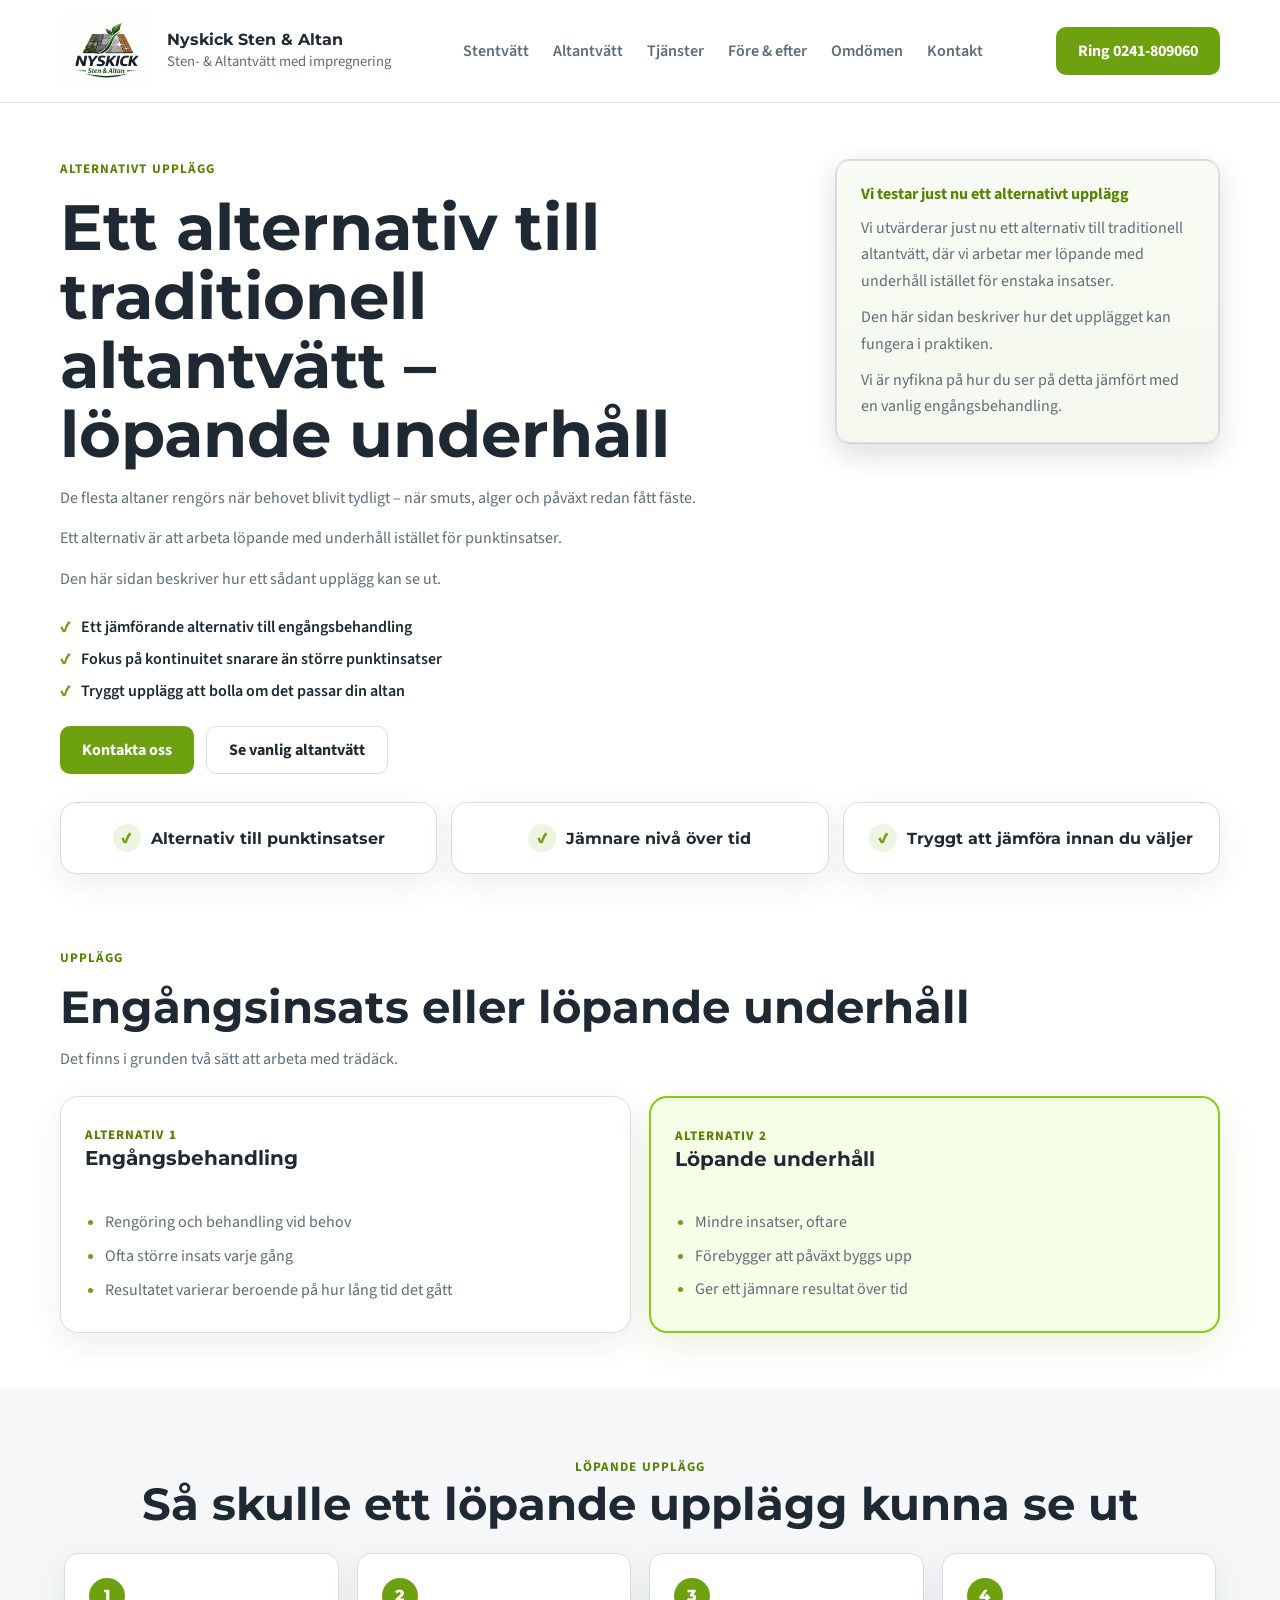
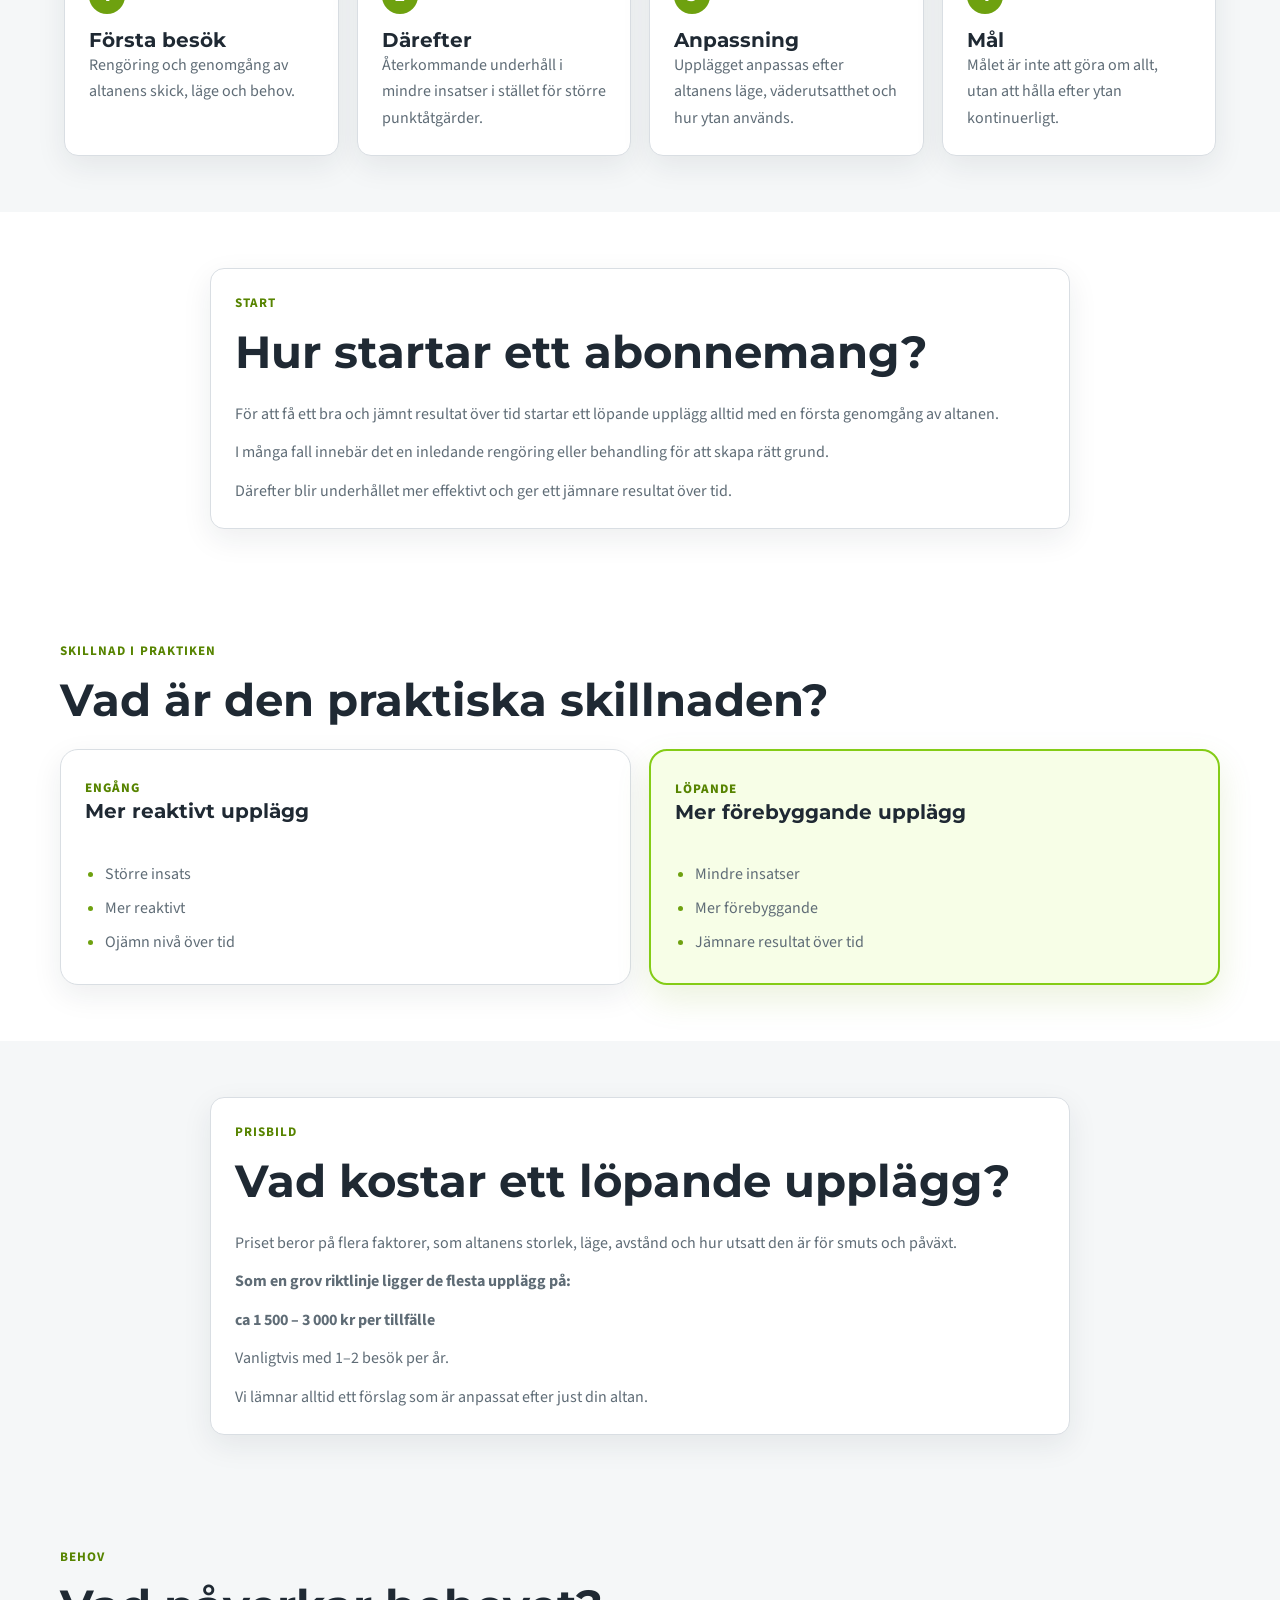
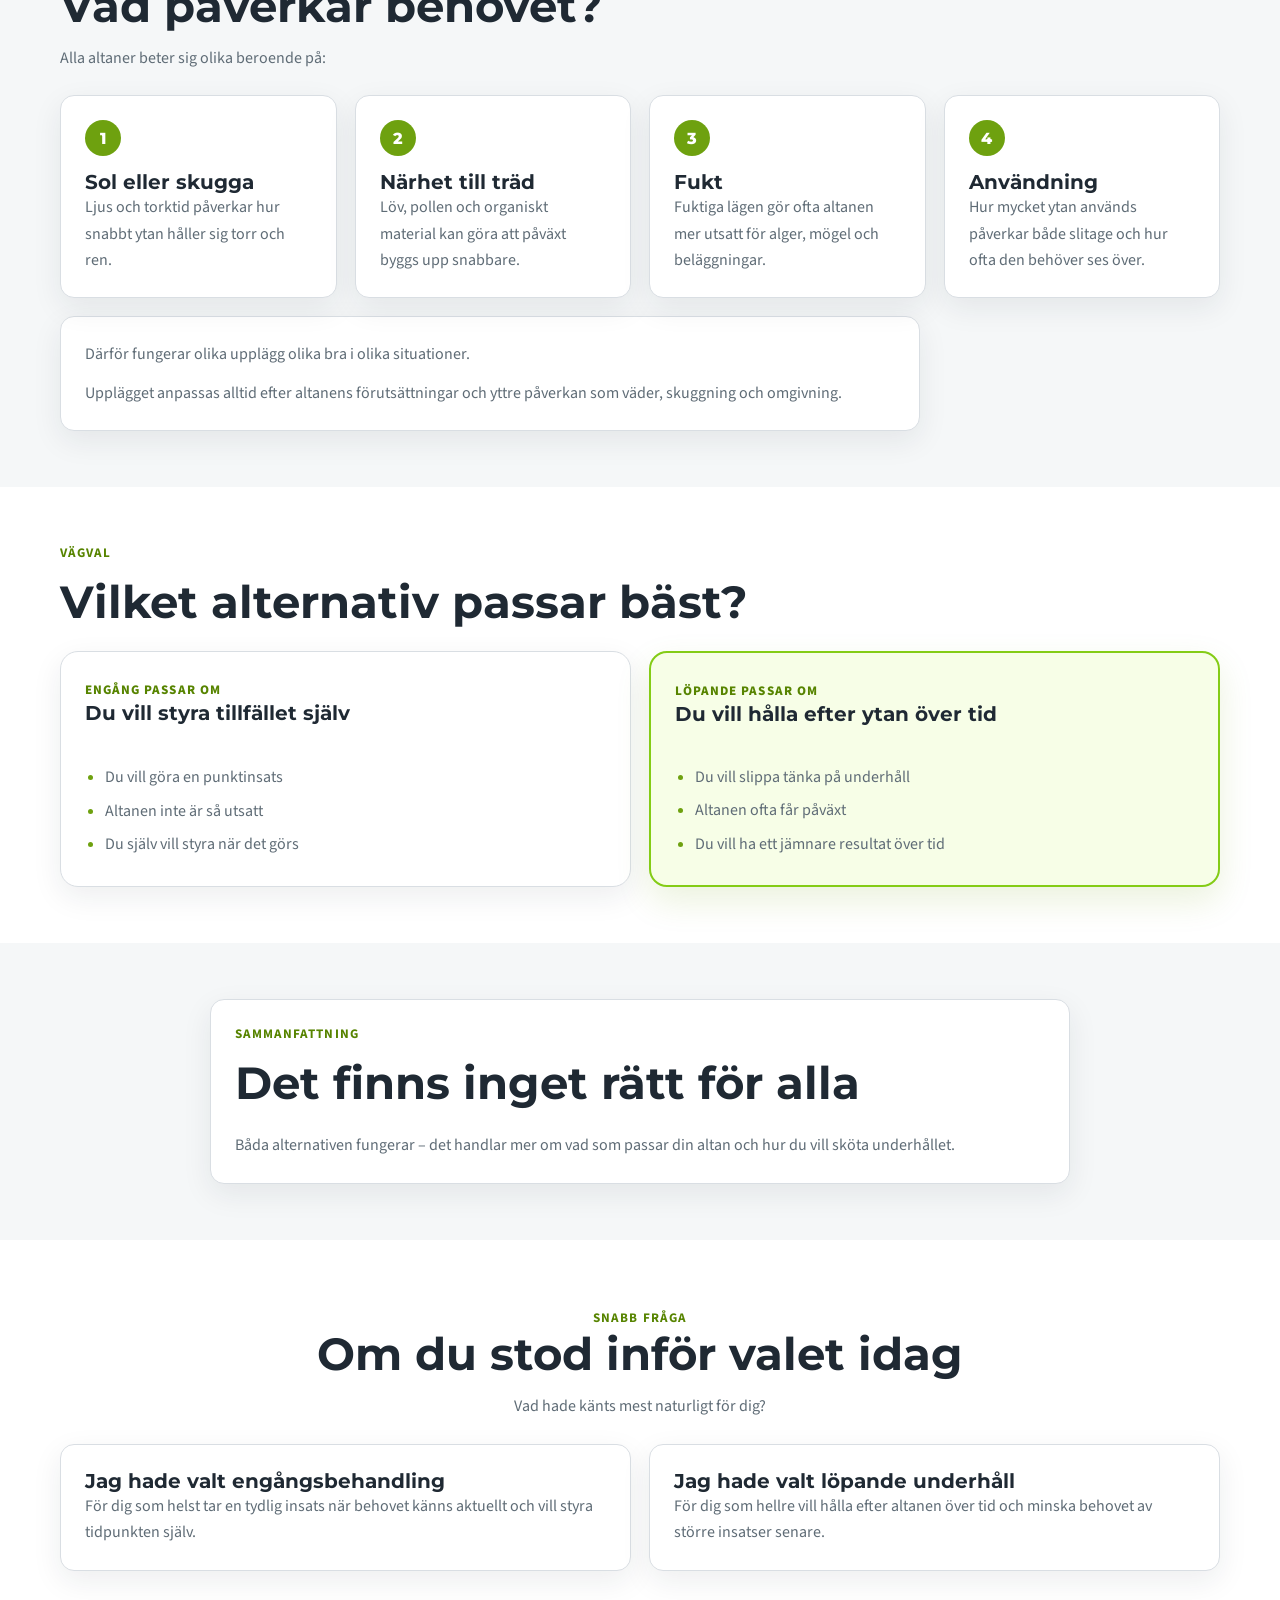
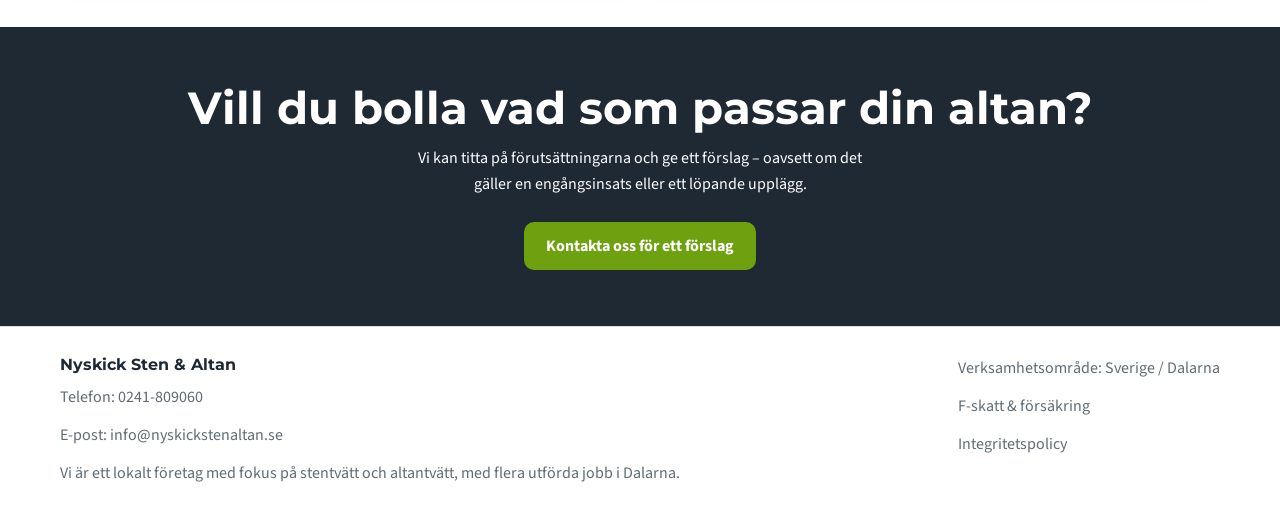
==== altan-underhall/index.html @ 26f8543c "Add hidden deck maintenance test page" ====
<!DOCTYPE html>
<html lang="sv">
  <head>
    <meta charset="UTF-8" />
    <meta name="viewport" content="width=device-width, initial-scale=1.0" />
    <title>Löpande underhåll av trädäck | Nyskick Sten &amp; Altan</title>
    <meta
      name="description"
      content="Alternativ testsida för löpande underhåll av trädäck jämfört med traditionell engångsbehandling."
    />
    <meta name="robots" content="noindex, nofollow" />
    <link rel="canonical" href="https://nyskickstenaltan.se/altan-underhall/" />
    <meta property="og:locale" content="sv_SE" />
    <meta property="og:type" content="website" />
    <meta property="og:site_name" content="Nyskick Sten &amp; Altan" />
    <meta property="og:title" content="Löpande underhåll av trädäck | Nyskick Sten &amp; Altan" />
    <meta
      property="og:description"
      content="En alternativ undersida för att beskriva löpande underhåll av trädäck som komplement till traditionell altantvätt."
    />
    <meta property="og:url" content="https://nyskickstenaltan.se/altan-underhall/" />
    <meta property="og:image" content="https://nyskickstenaltan.se/altantvatt-falun-efter.jpg" />
    <meta name="twitter:card" content="summary_large_image" />
    <meta name="twitter:title" content="Löpande underhåll av trädäck | Nyskick Sten &amp; Altan" />
    <meta
      name="twitter:description"
      content="En alternativ undersida för att beskriva löpande underhåll av trädäck som komplement till traditionell altantvätt."
    />
    <meta name="twitter:image" content="https://nyskickstenaltan.se/altantvatt-falun-efter.jpg" />
    <link rel="icon" href="/favicon-v2.ico" type="image/x-icon" />
    <link rel="shortcut icon" href="/favicon-v2.ico" type="image/x-icon" />
    <link rel="preconnect" href="https://fonts.googleapis.com" />
    <link rel="preconnect" href="https://fonts.gstatic.com" crossorigin />
    <link
      href="https://fonts.googleapis.com/css2?family=Montserrat:wght@500;700;800&amp;family=Source+Sans+3:wght@400;600;700&amp;display=swap"
      rel="stylesheet"
    />
    <link rel="stylesheet" href="../styles.css" />
  </head>
  <body>
    <header class="site-header">
      <div class="container header-inner">
        <a class="brand" href="../index.html" aria-label="Nyskick Sten &amp; Altan startsida">
          <img class="brand-logo" src="../nyskick-logo.jpeg" alt="Nyskick Sten &amp; Altan" />
          <div class="brand-copy">
            <strong>Nyskick Sten &amp; Altan</strong>
            <span>Sten- &amp; Altantvätt med impregnering</span>
          </div>
        </a>
        <button
          class="nav-toggle"
          type="button"
          aria-expanded="false"
          aria-controls="site-nav"
          aria-label="Öppna meny"
        >
          Meny
        </button>
        <nav class="site-nav" id="site-nav" aria-label="Huvudnavigering">
          <a href="/stentvatt/">Stentvätt</a>
          <a href="/altantvatt/">Altantvätt</a>
          <a href="../index.html#tjanster">Tjänster</a>
          <a href="../index.html#fore-efter">Före &amp; efter</a>
          <a href="../index.html#omdomen">Omdömen</a>
          <a href="../index.html#offert-form">Kontakt</a>
        </nav>
        <a class="header-call" href="tel:0241809060">Ring 0241-809060</a>
      </div>
    </header>

    <main>
      <section class="hero">
        <div class="container hero-grid">
          <div class="hero-copy">
            <p class="eyebrow">Alternativt upplägg</p>
            <h1>Ett alternativ till traditionell altantvätt – löpande underhåll</h1>
            <p>
              De flesta altaner rengörs när behovet blivit tydligt – när smuts, alger och påväxt
              redan fått fäste.
            </p>
            <p>
              Ett alternativ är att arbeta löpande med underhåll istället för punktinsatser.
            </p>
            <p>Den här sidan beskriver hur ett sådant upplägg kan se ut.</p>
            <ul class="hero-points">
              <li>Ett jämförande alternativ till engångsbehandling</li>
              <li>Fokus på kontinuitet snarare än större punktinsatser</li>
              <li>Tryggt upplägg att bolla om det passar din altan</li>
            </ul>
            <div class="hero-actions">
              <a class="button button-primary" href="../index.html#offert-form">Kontakta oss</a>
              <a class="button button-secondary" href="/altantvatt/">Se vanlig altantvätt</a>
            </div>
          </div>

          <div class="hero-card">
            <div class="info-note">
              <strong>Vi testar just nu ett alternativt upplägg</strong>
              <p>
                Vi utvärderar just nu ett alternativ till traditionell altantvätt, där vi arbetar
                mer löpande med underhåll istället för enstaka insatser.
              </p>
              <p>Den här sidan beskriver hur det upplägget kan fungera i praktiken.</p>
              <p>
                Vi är nyfikna på hur du ser på detta jämfört med en vanlig engångsbehandling.
              </p>
            </div>
          </div>
        </div>
      </section>

      <section class="trust-bar">
        <div class="container trust-items trust-items-wide">
          <div class="trust-item"><strong>Alternativ till punktinsatser</strong></div>
          <div class="trust-item"><strong>Jämnare nivå över tid</strong></div>
          <div class="trust-item"><strong>Tryggt att jämföra innan du väljer</strong></div>
        </div>
      </section>

      <section class="section">
        <div class="container">
          <div class="section-heading">
            <p class="eyebrow">Upplägg</p>
            <h2>Engångsinsats eller löpande underhåll</h2>
            <p>Det finns i grunden två sätt att arbeta med trädäck.</p>
          </div>
          <div class="option-grid">
            <article class="package-card">
              <div class="package-head">
                <p class="package-kicker">Alternativ 1</p>
                <h3>Engångsbehandling</h3>
              </div>
              <ul class="package-list">
                <li>Rengöring och behandling vid behov</li>
                <li>Ofta större insats varje gång</li>
                <li>Resultatet varierar beroende på hur lång tid det gått</li>
              </ul>
            </article>
            <article class="package-card package-card-featured">
              <div class="package-head">
                <p class="package-kicker">Alternativ 2</p>
                <h3>Löpande underhåll</h3>
              </div>
              <ul class="package-list">
                <li>Mindre insatser, oftare</li>
                <li>Förebygger att påväxt byggs upp</li>
                <li>Ger ett jämnare resultat över tid</li>
              </ul>
            </article>
          </div>
        </div>
      </section>

      <section class="section section-gray">
        <div class="container process-container">
          <div class="section-heading section-heading-center">
            <p class="eyebrow">Löpande upplägg</p>
            <h2>Så skulle ett löpande upplägg kunna se ut</h2>
          </div>
          <div class="process-grid">
            <article class="process-card">
              <span>1</span>
              <h3>Första besök</h3>
              <p>Rengöring och genomgång av altanens skick, läge och behov.</p>
            </article>
            <article class="process-card">
              <span>2</span>
              <h3>Därefter</h3>
              <p>Återkommande underhåll i mindre insatser i stället för större punktåtgärder.</p>
            </article>
            <article class="process-card">
              <span>3</span>
              <h3>Anpassning</h3>
              <p>Upplägget anpassas efter altanens läge, väderutsatthet och hur ytan används.</p>
            </article>
            <article class="process-card">
              <span>4</span>
              <h3>Mål</h3>
              <p>Målet är inte att göra om allt, utan att hålla efter ytan kontinuerligt.</p>
            </article>
          </div>
        </div>
      </section>

      <section class="section">
        <div class="container text-block">
          <div class="section-heading">
            <p class="eyebrow">Start</p>
            <h2>Hur startar ett abonnemang?</h2>
          </div>
          <p>
            För att få ett bra och jämnt resultat över tid startar ett löpande upplägg alltid med
            en första genomgång av altanen.
          </p>
          <p>
            I många fall innebär det en inledande rengöring eller behandling för att skapa rätt
            grund.
          </p>
          <p>
            Därefter blir underhållet mer effektivt och ger ett jämnare resultat över tid.
          </p>
        </div>
      </section>

      <section class="section">
        <div class="container">
          <div class="section-heading">
            <p class="eyebrow">Skillnad i praktiken</p>
            <h2>Vad är den praktiska skillnaden?</h2>
          </div>
          <div class="option-grid">
            <article class="package-card">
              <div class="package-head">
                <p class="package-kicker">Engång</p>
                <h3>Mer reaktivt upplägg</h3>
              </div>
              <ul class="package-list">
                <li>Större insats</li>
                <li>Mer reaktivt</li>
                <li>Ojämn nivå över tid</li>
              </ul>
            </article>
            <article class="package-card package-card-featured">
              <div class="package-head">
                <p class="package-kicker">Löpande</p>
                <h3>Mer förebyggande upplägg</h3>
              </div>
              <ul class="package-list">
                <li>Mindre insatser</li>
                <li>Mer förebyggande</li>
                <li>Jämnare resultat över tid</li>
              </ul>
            </article>
          </div>
        </div>
      </section>

      <section class="section section-gray">
        <div class="container text-block">
          <div class="section-heading">
            <p class="eyebrow">Prisbild</p>
            <h2>Vad kostar ett löpande upplägg?</h2>
          </div>
          <p>
            Priset beror på flera faktorer, som altanens storlek, läge, avstånd och hur utsatt den
            är för smuts och påväxt.
          </p>
          <p><strong>Som en grov riktlinje ligger de flesta upplägg på:</strong></p>
          <p><strong>ca 1 500 – 3 000 kr per tillfälle</strong></p>
          <p>Vanligtvis med 1–2 besök per år.</p>
          <p>Vi lämnar alltid ett förslag som är anpassat efter just din altan.</p>
        </div>
      </section>

      <section class="section section-gray">
        <div class="container">
          <div class="section-heading">
            <p class="eyebrow">Behov</p>
            <h2>Vad påverkar behovet?</h2>
            <p>Alla altaner beter sig olika beroende på:</p>
          </div>
          <div class="process-grid">
            <article class="process-card">
              <span>1</span>
              <h3>Sol eller skugga</h3>
              <p>Ljus och torktid påverkar hur snabbt ytan håller sig torr och ren.</p>
            </article>
            <article class="process-card">
              <span>2</span>
              <h3>Närhet till träd</h3>
              <p>Löv, pollen och organiskt material kan göra att påväxt byggs upp snabbare.</p>
            </article>
            <article class="process-card">
              <span>3</span>
              <h3>Fukt</h3>
              <p>Fuktiga lägen gör ofta altanen mer utsatt för alger, mögel och beläggningar.</p>
            </article>
            <article class="process-card">
              <span>4</span>
              <h3>Användning</h3>
              <p>Hur mycket ytan används påverkar både slitage och hur ofta den behöver ses över.</p>
            </article>
          </div>
          <div class="text-block" style="margin-top: 18px;">
            <p>Därför fungerar olika upplägg olika bra i olika situationer.</p>
            <p>
              Upplägget anpassas alltid efter altanens förutsättningar och yttre påverkan som
              väder, skuggning och omgivning.
            </p>
          </div>
        </div>
      </section>

      <section class="section">
        <div class="container">
          <div class="section-heading">
            <p class="eyebrow">Vägval</p>
            <h2>Vilket alternativ passar bäst?</h2>
          </div>
          <div class="option-grid">
            <article class="package-card">
              <div class="package-head">
                <p class="package-kicker">Engång passar om</p>
                <h3>Du vill styra tillfället själv</h3>
              </div>
              <ul class="package-list">
                <li>Du vill göra en punktinsats</li>
                <li>Altanen inte är så utsatt</li>
                <li>Du själv vill styra när det görs</li>
              </ul>
            </article>
            <article class="package-card package-card-featured">
              <div class="package-head">
                <p class="package-kicker">Löpande passar om</p>
                <h3>Du vill hålla efter ytan över tid</h3>
              </div>
              <ul class="package-list">
                <li>Du vill slippa tänka på underhåll</li>
                <li>Altanen ofta får påväxt</li>
                <li>Du vill ha ett jämnare resultat över tid</li>
              </ul>
            </article>
          </div>
        </div>
      </section>

      <section class="section section-gray">
        <div class="container text-block">
          <div class="section-heading">
            <p class="eyebrow">Sammanfattning</p>
            <h2>Det finns inget rätt för alla</h2>
          </div>
          <p>
            Båda alternativen fungerar – det handlar mer om vad som passar din altan och hur du vill
            sköta underhållet.
          </p>
        </div>
      </section>

      <section class="section">
        <div class="container">
          <div class="section-heading section-heading-center">
            <p class="eyebrow">Snabb fråga</p>
            <h2>Om du stod inför valet idag</h2>
            <p>Vad hade känts mest naturligt för dig?</p>
          </div>
          <div class="option-grid">
            <article class="service-card">
              <h3>Jag hade valt engångsbehandling</h3>
              <p>
                För dig som helst tar en tydlig insats när behovet känns aktuellt och vill styra
                tidpunkten själv.
              </p>
            </article>
            <article class="service-card">
              <h3>Jag hade valt löpande underhåll</h3>
              <p>
                För dig som hellre vill hålla efter altanen över tid och minska behovet av större
                insatser senare.
              </p>
            </article>
          </div>
        </div>
      </section>

      <section class="section section-dark">
        <div class="container text-center">
          <h2>Vill du bolla vad som passar din altan?</h2>
          <p>
            Vi kan titta på förutsättningarna och ge ett förslag – oavsett om det gäller en
            engångsinsats eller ett löpande upplägg.
          </p>
          <a class="button button-primary" href="../index.html#offert-form">Kontakta oss för ett förslag</a>
        </div>
      </section>
    </main>

    <footer class="site-footer">
      <div class="container footer-inner">
        <div>
          <strong>Nyskick Sten &amp; Altan</strong>
          <p>Telefon: <a href="tel:0241809060">0241-809060</a></p>
          <p>E-post: <a href="mailto:info@nyskickstenaltan.se">info@nyskickstenaltan.se</a></p>
          <p>
            Vi är ett lokalt företag med fokus på stentvätt och altantvätt, med flera utförda jobb i
            Dalarna.
          </p>
        </div>
        <div>
          <p>Verksamhetsområde: Sverige / Dalarna</p>
          <p>F-skatt &amp; försäkring</p>
          <p><a href="../integritetspolicy.html">Integritetspolicy</a></p>
        </div>
      </div>
    </footer>
    <script src="../script.js"></script>
  </body>
</html>
---- styles.css ----
:root {
  --green: #6ea10f;
  --green-dark: #578400;
  --text: #1f2933;
  --muted: #5f6c76;
  --border: #d9dee3;
  --bg: #ffffff;
  --bg-soft: #f5f7f8;
  --card: #ffffff;
  --shadow: 0 10px 30px rgba(31, 41, 51, 0.08);
  --radius: 14px;
  --container: 1160px;
}

* {
  box-sizing: border-box;
}

html {
  scroll-behavior: smooth;
}

body {
  margin: 0;
  font-family: "Source Sans 3", sans-serif;
  color: var(--text);
  background: var(--bg);
}

img {
  max-width: 100%;
}

a {
  color: inherit;
  text-decoration: none;
}

p {
  margin: 0;
  color: var(--muted);
  line-height: 1.65;
}

p + p {
  margin-top: 14px;
}

.container {
  width: min(calc(100% - 32px), var(--container));
  margin: 0 auto;
}

.site-header {
  position: sticky;
  top: 0;
  z-index: 20;
  background: rgba(255, 255, 255, 0.96);
  border-bottom: 1px solid var(--border);
}

.header-inner {
  display: flex;
  align-items: center;
  justify-content: space-between;
  gap: 20px;
  padding: 14px 0;
}

.brand {
  display: flex;
  align-items: center;
  gap: 14px;
}

.brand-logo {
  height: 74px;
  width: auto;
  display: block;
}

.brand-copy {
  display: grid;
  gap: 2px;
}

.brand-copy strong,
h1,
h2,
h3,
.quote-title,
.trust-item strong,
.footer-inner strong {
  font-family: "Montserrat", sans-serif;
}

.brand-copy strong {
  font-size: 1rem;
}

.brand-copy span {
  color: var(--muted);
  font-size: 0.92rem;
}

.site-nav {
  display: flex;
  gap: 24px;
  color: var(--muted);
  font-weight: 600;
}

.nav-toggle {
  display: none;
  align-items: center;
  justify-content: center;
  min-height: 44px;
  padding: 0 16px;
  border: 1px solid var(--border);
  border-radius: 10px;
  background: #fff;
  color: var(--text);
  font: inherit;
  font-weight: 700;
  cursor: pointer;
}

.header-call,
.button {
  display: inline-flex;
  align-items: center;
  justify-content: center;
  min-height: 48px;
  padding: 0 22px;
  border-radius: 10px;
  font-weight: 700;
  transition: transform 160ms ease, background 160ms ease, color 160ms ease;
}

.header-call,
.button-primary {
  background: var(--green);
  color: #fff;
}

.button-secondary {
  background: #fff;
  color: var(--text);
  border: 1px solid var(--border);
}

.header-call:hover,
.button:hover {
  transform: translateY(-1px);
}

.hero {
  padding: 56px 0 28px;
}

.hero-grid {
  display: grid;
  grid-template-columns: 1.15fr 0.85fr;
  gap: 28px;
  align-items: start;
}

.eyebrow {
  margin: 0 0 12px;
  color: var(--green-dark);
  font-weight: 700;
  text-transform: uppercase;
  letter-spacing: 0.08em;
  font-size: 0.82rem;
}

h1,
h2,
h3,
.quote-title {
  margin: 0;
}

h1 {
  font-size: clamp(2.4rem, 5vw, 4.1rem);
  line-height: 1.08;
}

.hero-copy h1 {
  margin-bottom: 16px;
}

.hero-copy p + p {
  margin-top: 14px;
}

h2 {
  font-size: clamp(1.9rem, 4vw, 2.8rem);
  line-height: 1.12;
}

h3 {
  font-size: 1.22rem;
}

.hero-actions,
.cta-actions,
.section-actions {
  display: flex;
  flex-wrap: wrap;
  gap: 12px;
}

.hero-actions {
  margin-top: 24px;
}

.section-actions {
  margin-top: 24px;
}

.process-actions {
  align-items: center;
  justify-content: space-between;
}

.process-actions p {
  color: var(--text);
  font-weight: 600;
}

.hero-points {
  margin: 24px 0 0;
  padding: 0;
  list-style: none;
  display: grid;
  gap: 10px;
}

.hero-points li {
  color: var(--text);
  font-weight: 600;
}

.hero-points li::before {
  content: "\2714";
  color: var(--green);
  margin-right: 10px;
}

.hero-card,
.quote-box,
.service-card,
.before-after-card,
.review-card,
.process-card,
.cta-box,
.text-block {
  background: var(--card);
  border: 1px solid var(--border);
  border-radius: var(--radius);
  box-shadow: var(--shadow);
}

.hero-card {
  width: 80%;
  justify-self: end;
}

.quote-box,
.service-card,
.review-card,
.process-card,
.text-block {
  padding: 24px;
}

.quote-box {
  padding-top: 8px;
  padding-bottom: 8px;
}

.quote-box .contact-form {
  gap: 10px;
  margin-top: 12px;
}

.quote-title {
  font-size: 1.5rem;
  margin-bottom: 10px;
}

.contact-form {
  display: grid;
  gap: 14px;
  margin-top: 18px;
}

.form-status {
  margin-top: 16px;
  padding: 14px 16px;
  border-radius: 10px;
  border: 1px solid var(--border);
  background: var(--bg-soft);
  color: var(--text);
  font-weight: 600;
}

.form-status[data-status="validation"] {
  border-color: #d8b157;
  background: #fff7e1;
}

.form-status[data-status="review"] {
  border-color: #6b8ab6;
  background: #eef5ff;
}

.form-status[data-status="error"] {
  border-color: #cf6d6d;
  background: #fff1f1;
}

.contact-form label {
  display: grid;
  gap: 8px;
  font-weight: 600;
}

.hp-field {
  position: absolute;
  left: -9999px;
  width: 1px;
  height: 1px;
  overflow: hidden;
}

.contact-form input,
.contact-form textarea {
  width: 100%;
  font: inherit;
  padding: 13px 14px;
  border: 1px solid var(--border);
  border-radius: 10px;
  background: #fff;
}

.contact-form input:focus,
.contact-form textarea:focus {
  outline: 2px solid rgba(110, 161, 15, 0.18);
  border-color: var(--green);
}

#offert-form {
  scroll-margin-top: 100px;
}

.trust-bar {
  padding: 0 0 18px;
}

.quick-process {
  padding: 0 0 22px;
}

.quick-process-inner {
  display: flex;
  align-items: center;
  justify-content: center;
  gap: 12px;
  flex-wrap: wrap;
  padding: 18px 20px;
  background: var(--bg-soft);
  border: 1px solid var(--border);
  border-radius: 12px;
}

.quick-process-label {
  color: var(--text);
  font-weight: 700;
}

.quick-process-flow {
  color: var(--muted);
  font-weight: 600;
}

.quick-process-flow span {
  color: var(--green);
  margin: 0 8px;
}

.trust-items {
  display: grid;
  grid-template-columns: repeat(3, minmax(0, 1fr));
  gap: 14px;
}

.trust-items-wide {
  max-width: 82rem;
}

.trust-item {
  display: flex;
  align-items: center;
  justify-content: center;
  gap: 10px;
  min-height: 72px;
  padding: 18px 20px;
  background: #fff;
  border: 1px solid var(--border);
  border-radius: 16px;
  text-align: center;
  box-shadow: var(--shadow);
}

.trust-item strong {
  display: block;
  font-size: 1rem;
}

.trust-item::before {
  content: "\2714";
  display: inline-flex;
  align-items: center;
  justify-content: center;
  width: 28px;
  height: 28px;
  border-radius: 999px;
  background: rgba(110, 161, 15, 0.12);
  color: var(--green);
  font-size: 0.95rem;
  font-weight: 800;
  flex-shrink: 0;
}

.section {
  padding: 56px 0;
}

.section-gray {
  background: var(--bg-soft);
}

.section-dark {
  background: var(--text);
}

.section-dark h2,
.section-dark p {
  color: #fff;
}

.text-center {
  text-align: center;
}

.text-center p {
  max-width: 60ch;
  margin: 12px auto 0;
}

.text-center .button {
  margin-top: 24px;
}

.section-heading {
  margin-bottom: 24px;
}

.section-heading h2 + p {
  margin-top: 14px;
}

.section-heading p + p {
  margin-top: 14px;
}

.section-heading-center {
  text-align: center;
}

.section-heading-center p {
  max-width: 64ch;
  margin: 12px auto 0;
}

.process-container {
  max-width: 72rem;
}

.services-grid {
  display: grid;
  grid-template-columns: repeat(3, minmax(0, 1fr));
  gap: 18px;
}

.packages-grid {
  display: grid;
  grid-template-columns: repeat(3, minmax(0, 1fr));
  gap: 20px;
  align-items: stretch;
  margin-top: 18px;
}

.packages-grid-stone {
  grid-template-columns: repeat(4, minmax(0, 1fr));
  gap: 16px;
}

.packages-grid-deck {
  gap: 16px;
}

.packages-grid-deck .package-card {
  gap: 7px;
  padding: 22px 18px;
}

.packages-grid-deck .package-badge {
  top: 14px;
  right: 14px;
  min-height: 30px;
  padding: 0 10px;
  font-size: 0.75rem;
}

.packages-grid-deck .package-kicker {
  font-size: 0.76rem;
}

.packages-grid-deck .package-card h3 {
  font-size: 1.08rem;
}

.packages-grid-deck .package-card p,
.packages-grid-deck .package-card li {
  font-size: 0.95rem;
  line-height: 1.5;
}

.packages-grid-deck .package-list {
  gap: 6px;
  padding-left: 18px;
}

.packages-grid-stone .package-card {
  gap: 7px;
  padding: 22px 18px;
}

.packages-grid-stone .package-badge {
  top: 14px;
  right: 14px;
  min-height: 30px;
  padding: 0 10px;
  font-size: 0.75rem;
}

.packages-grid-stone .package-kicker {
  font-size: 0.76rem;
}

.packages-grid-stone .package-card h3 {
  font-size: 1.06rem;
  min-height: 0;
}

.packages-grid-stone .package-card p,
.packages-grid-stone .package-card li {
  font-size: 0.95rem;
  line-height: 1.5;
}

.packages-grid-stone .package-list {
  gap: 6px;
  padding-left: 18px;
}

.package-actions {
  justify-content: center;
  margin-top: 24px;
}

.package-card {
  position: relative;
  display: grid;
  gap: 8px;
  padding: 28px 24px;
  background: var(--card);
  border: 1px solid var(--border);
  border-radius: 18px;
  box-shadow: var(--shadow);
}

.package-card p,
.package-card li {
  line-height: 1.6;
}

.package-card p + p {
  margin-top: 0;
}

.package-intro {
  min-height: 0;
}

.package-card-featured {
  border: 2px solid #84cc16;
  background: #f7fee7;
  box-shadow: 0 14px 34px rgba(110, 161, 15, 0.14);
}

.package-badge {
  position: absolute;
  top: 18px;
  right: 18px;
  display: inline-flex;
  align-items: center;
  justify-content: center;
  min-height: 34px;
  padding: 0 12px;
  border-radius: 999px;
  background: rgba(110, 161, 15, 0.12);
  color: var(--green-dark);
  font-size: 0.82rem;
  font-weight: 800;
  letter-spacing: 0.03em;
}

.package-kicker {
  color: var(--green-dark);
  font-weight: 800;
  text-transform: uppercase;
  letter-spacing: 0.08em;
  font-size: 0.82rem;
}

.package-head {
  display: block;
}

.package-card h3 {
  min-height: 2.8em;
}

.package-label {
  color: var(--text);
  font-weight: 700;
  font-size: 0.98rem;
  margin-top: 0;
}

.package-list {
  display: grid;
  gap: 8px;
  margin: 0;
  padding-left: 20px;
  color: var(--muted);
}

.package-list li::marker {
  color: var(--green);
}

.before-after-grid {
  display: grid;
  grid-template-columns: repeat(2, minmax(0, 1fr));
  gap: 18px;
}

.option-grid {
  display: grid;
  grid-template-columns: repeat(2, minmax(0, 1fr));
  gap: 18px;
}

.info-note {
  padding: 22px 24px;
  background: linear-gradient(180deg, #f9fcf4 0%, #f4f8ee 100%);
  border: 1px solid var(--border);
  border-radius: var(--radius);
  box-shadow: var(--shadow);
}

.info-note strong {
  display: block;
  margin-bottom: 10px;
  color: var(--green-dark);
  font-size: 1rem;
}

.info-note p + p {
  margin-top: 10px;
}

.before-after-card {
  padding: 18px;
}

.comparison {
  position: relative;
  height: 210px;
  margin-bottom: 12px;
  border-radius: 12px;
  overflow: hidden;
  border: 1px solid var(--border);
}

.comparison img {
  position: absolute;
  inset: 0;
  width: 100%;
  height: 100%;
  object-fit: cover;
  display: block;
}

.comparison span {
  position: absolute;
  top: 12px;
  left: 12px;
  padding: 6px 10px;
  border-radius: 999px;
  background: rgba(255, 255, 255, 0.94);
  font-size: 0.82rem;
  font-weight: 700;
}

.comparison-before {
  background:
    linear-gradient(rgba(0, 0, 0, 0.18), rgba(0, 0, 0, 0.18)),
    repeating-linear-gradient(45deg, #767d82 0, #767d82 18px, #8f959a 18px, #8f959a 36px);
}

.comparison-after {
  background:
    linear-gradient(rgba(110, 161, 15, 0.08), rgba(110, 161, 15, 0.08)),
    repeating-linear-gradient(45deg, #9da4a9 0, #9da4a9 18px, #c3c8cc 18px, #c3c8cc 36px);
}

.wood-before {
  background:
    linear-gradient(rgba(0, 0, 0, 0.24), rgba(0, 0, 0, 0.24)),
    repeating-linear-gradient(90deg, #7f5c39 0, #7f5c39 16px, #6f5032 16px, #6f5032 32px);
}

.wood-after {
  background:
    linear-gradient(rgba(255, 255, 255, 0.06), rgba(255, 255, 255, 0.06)),
    repeating-linear-gradient(90deg, #c08a47 0, #c08a47 16px, #d89d55 16px, #d89d55 32px);
}

.process-grid,
.reviews-grid {
  display: grid;
  gap: 18px;
}

.process-grid {
  grid-template-columns: repeat(4, minmax(0, 1fr));
}

.why-grid {
  display: grid;
  grid-template-columns: repeat(10, minmax(0, 1fr));
  gap: 18px;
}

.why-card {
  grid-column: span 2;
}

.process-trust-points {
  display: flex;
  flex-wrap: wrap;
  justify-content: center;
  gap: 16px 28px;
  margin-top: 24px;
}

.process-trust-points span {
  color: var(--text);
  font-weight: 600;
}

.process-trust-points span::before {
  content: "\2714";
  color: var(--green);
  margin-right: 8px;
}

.reviews-grid {
  grid-template-columns: repeat(3, minmax(0, 1fr));
}

.process-card span {
  display: inline-flex;
  align-items: center;
  justify-content: center;
  width: 36px;
  height: 36px;
  margin-bottom: 14px;
  border-radius: 50%;
  background: var(--green);
  color: #fff;
  font-weight: 800;
  font-family: "Montserrat", sans-serif;
}

.stars {
  margin-bottom: 12px;
  color: #f2b01e;
  letter-spacing: 0.12em;
}

.text-block {
  max-width: 860px;
}

.text-block p + p,
.service-card p + p,
.before-after-card p + p,
.process-card p + p,
.quote-box p + p,
.review-card p + p,
.cta-box p + p,
.footer-inner p + p {
  margin-top: 12px;
}

.cta-section {
  padding: 0 0 64px;
}

.cta-box {
  display: flex;
  align-items: center;
  justify-content: space-between;
  gap: 20px;
  padding: 28px;
}

.process-actions-centered {
  justify-content: center;
}

.site-footer {
  padding: 28px 0 40px;
  border-top: 1px solid var(--border);
  background: #fff;
}

.mobile-sticky-call {
  position: fixed;
  left: 16px;
  right: 16px;
  bottom: 16px;
  z-index: 30;
  display: none;
  align-items: center;
  justify-content: center;
  min-height: 54px;
  border-radius: 999px;
  background: var(--green);
  color: #fff;
  font-family: "Montserrat", sans-serif;
  font-weight: 700;
  box-shadow: 0 12px 24px rgba(31, 41, 51, 0.2);
}

.footer-inner {
  display: flex;
  justify-content: space-between;
  gap: 24px;
}

.footer-inner strong {
  display: block;
  margin-bottom: 10px;
}

@media (max-width: 1024px) {
  .hero-grid,
  .trust-items,
  .services-grid,
  .packages-grid,
  .before-after-grid,
  .option-grid,
  .process-grid,
  .why-grid,
  .reviews-grid,
  .cta-box {
    grid-template-columns: 1fr 1fr;
  }

  .why-card {
    grid-column: auto;
  }

  .cta-box {
    display: grid;
  }

  .header-inner {
    flex-wrap: wrap;
  }
}

@media (max-width: 760px) {
  .nav-toggle {
    display: inline-flex;
  }

  .site-nav {
    display: none;
    width: 100%;
    flex-direction: column;
    gap: 0;
    padding: 8px 0 0;
  }

  .site-nav.is-open {
    display: flex;
  }

  .site-nav a {
    padding: 14px 0;
    border-top: 1px solid var(--border);
  }

  .hero-grid,
  .trust-items,
  .services-grid,
  .packages-grid,
  .before-after-grid,
  .option-grid,
  .process-grid,
  .why-grid,
  .reviews-grid,
  .cta-box {
    grid-template-columns: 1fr;
  }

  .header-call,
  .button {
    width: 100%;
  }

  .header-call {
    display: none;
  }

  .hero-card {
    width: 100%;
    justify-self: stretch;
  }

  .quote-box {
    padding-top: 20px;
    padding-bottom: 20px;
  }

  .footer-inner {
    flex-direction: column;
  }

  .process-actions {
    align-items: stretch;
  }

  .process-trust-points {
    justify-content: flex-start;
  }

  #offert-form {
    scroll-margin-top: 152px;
  }

  .package-intro {
    min-height: 0;
  }

  .package-card h3 {
    min-height: 0;
  }

  .package-head {
    min-height: 0;
  }
}
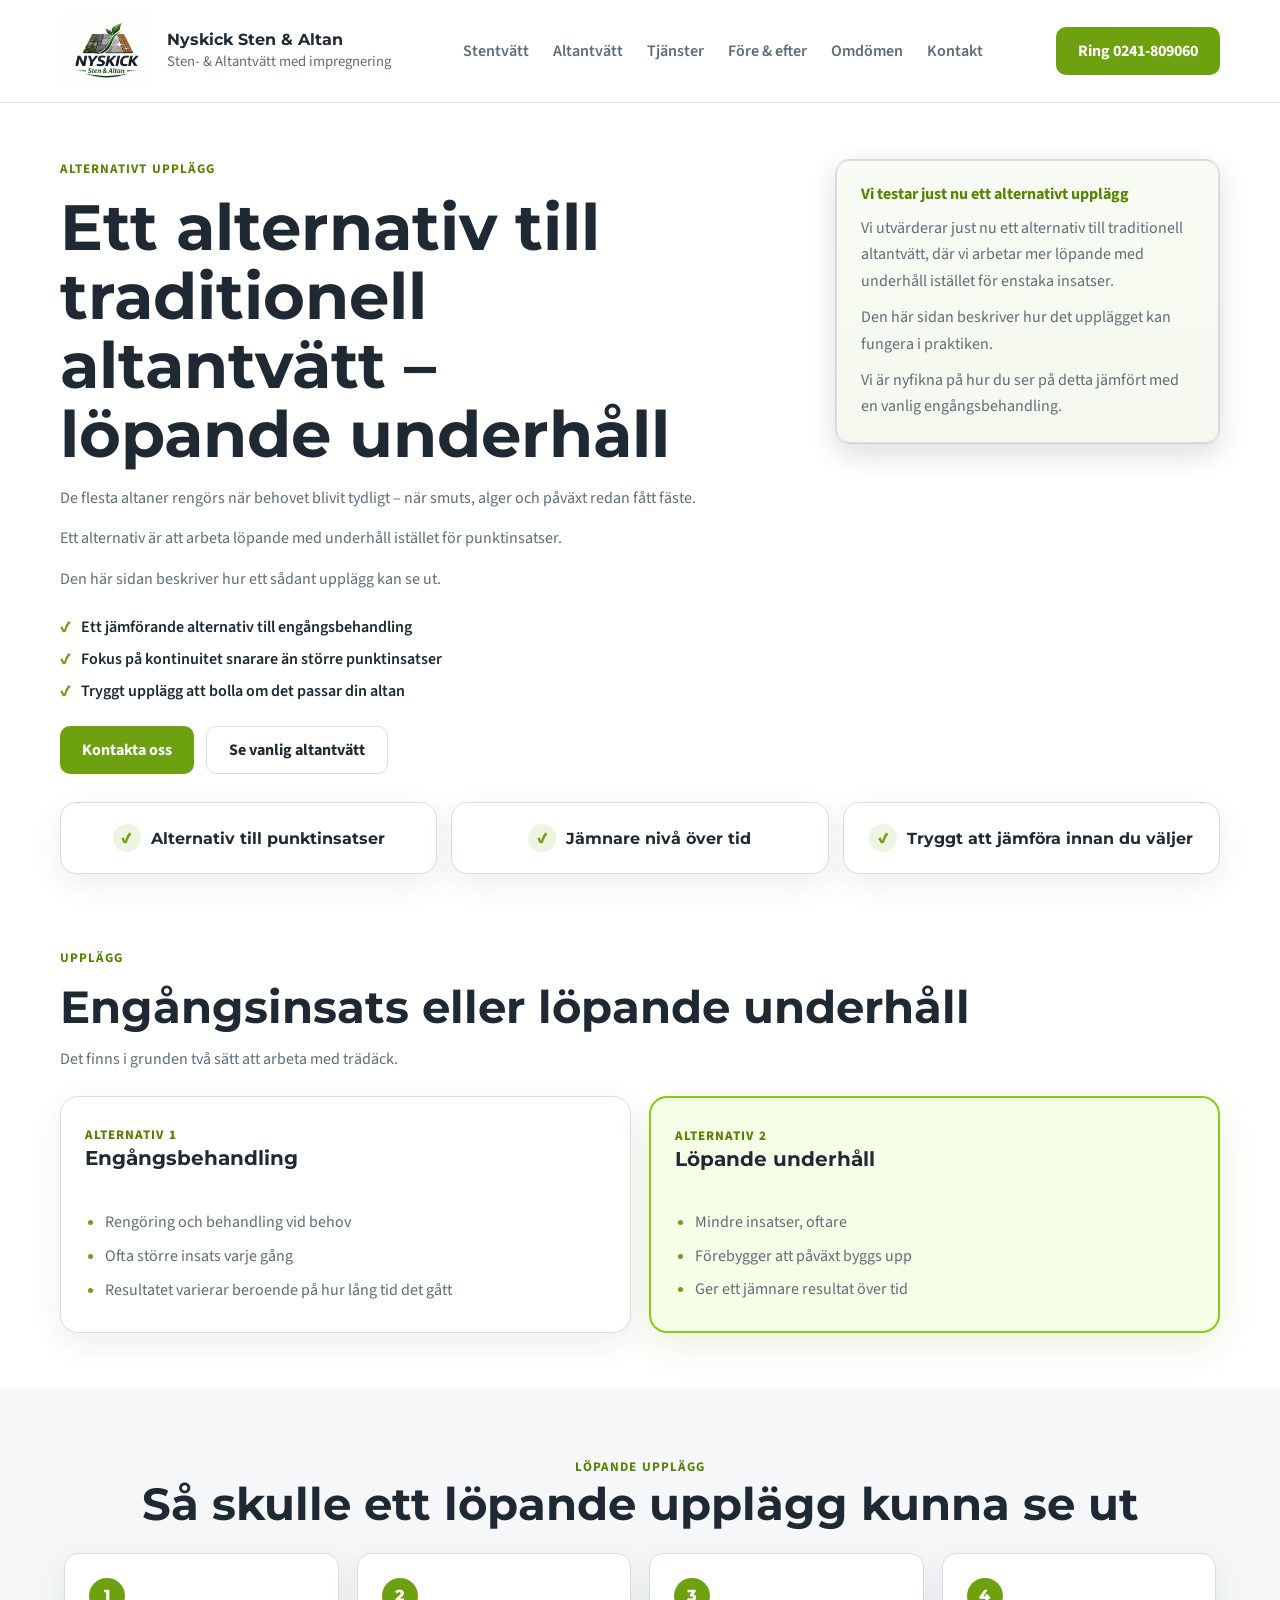
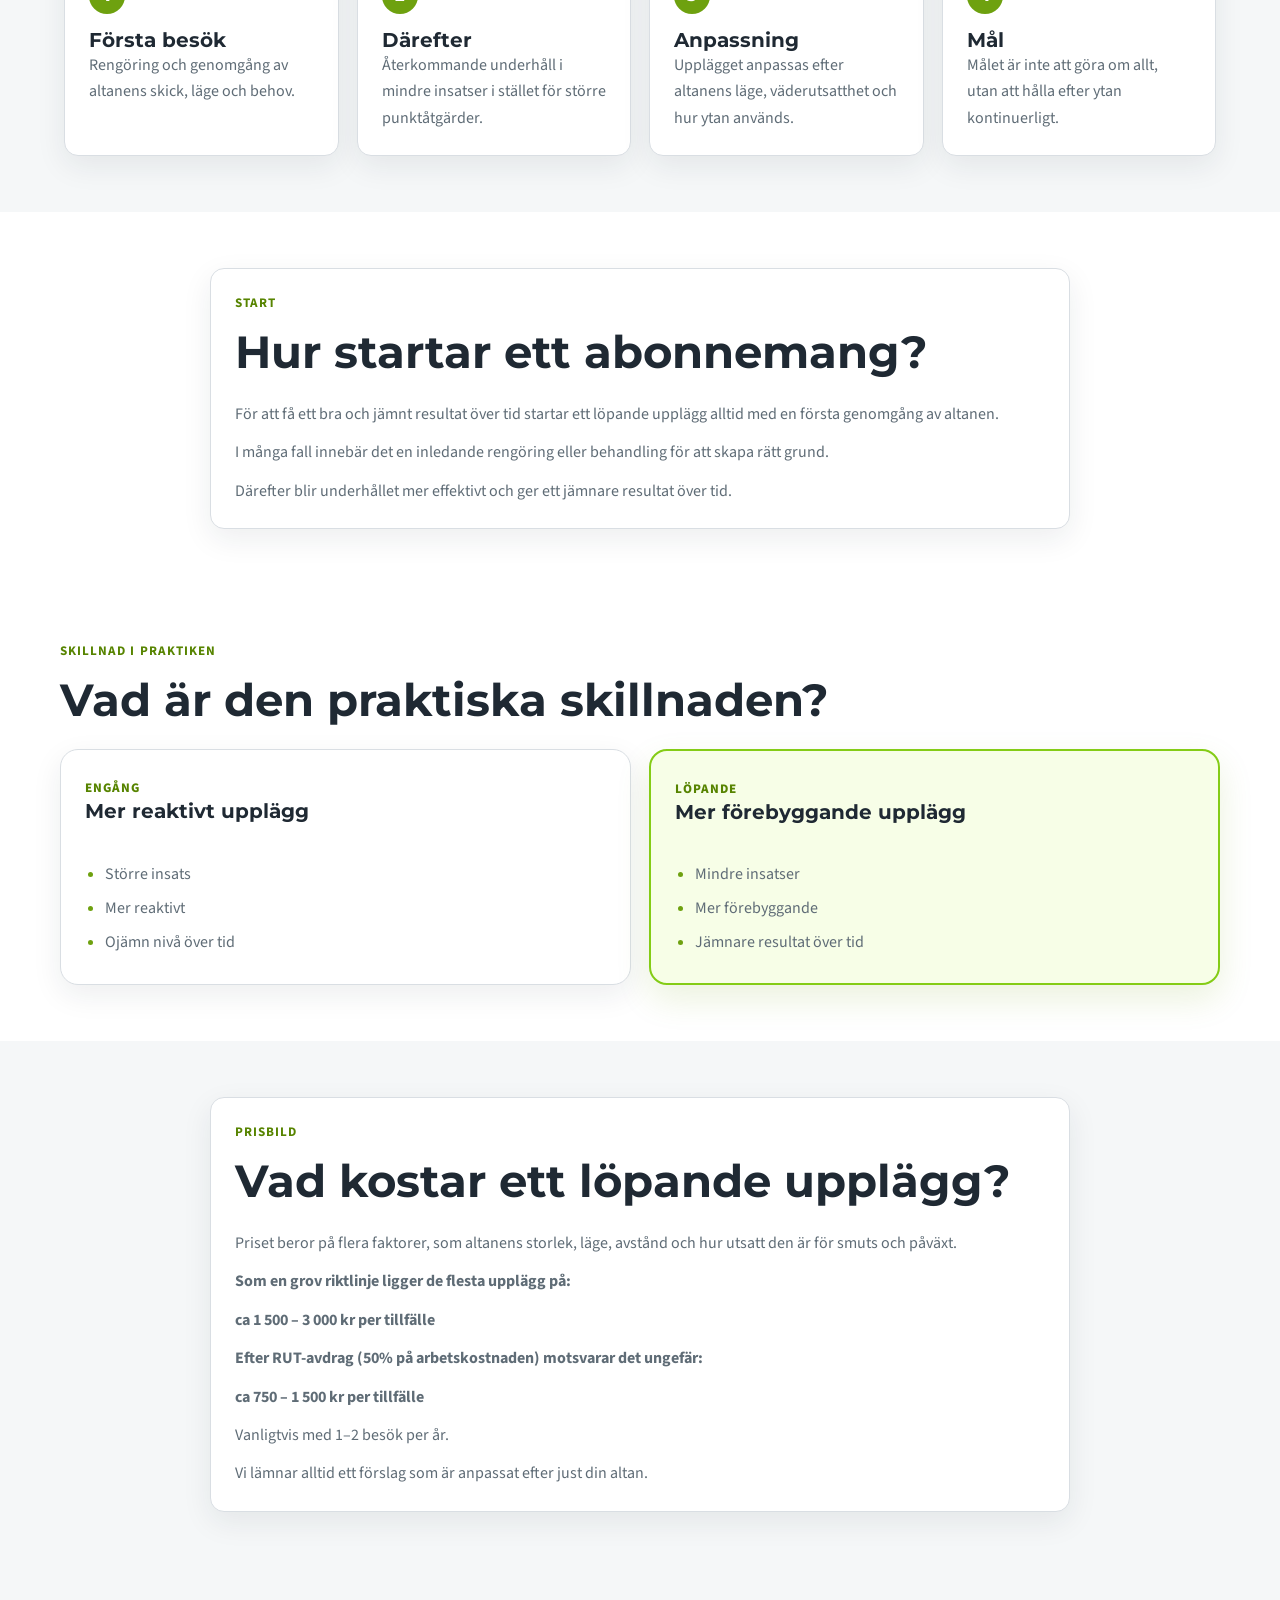
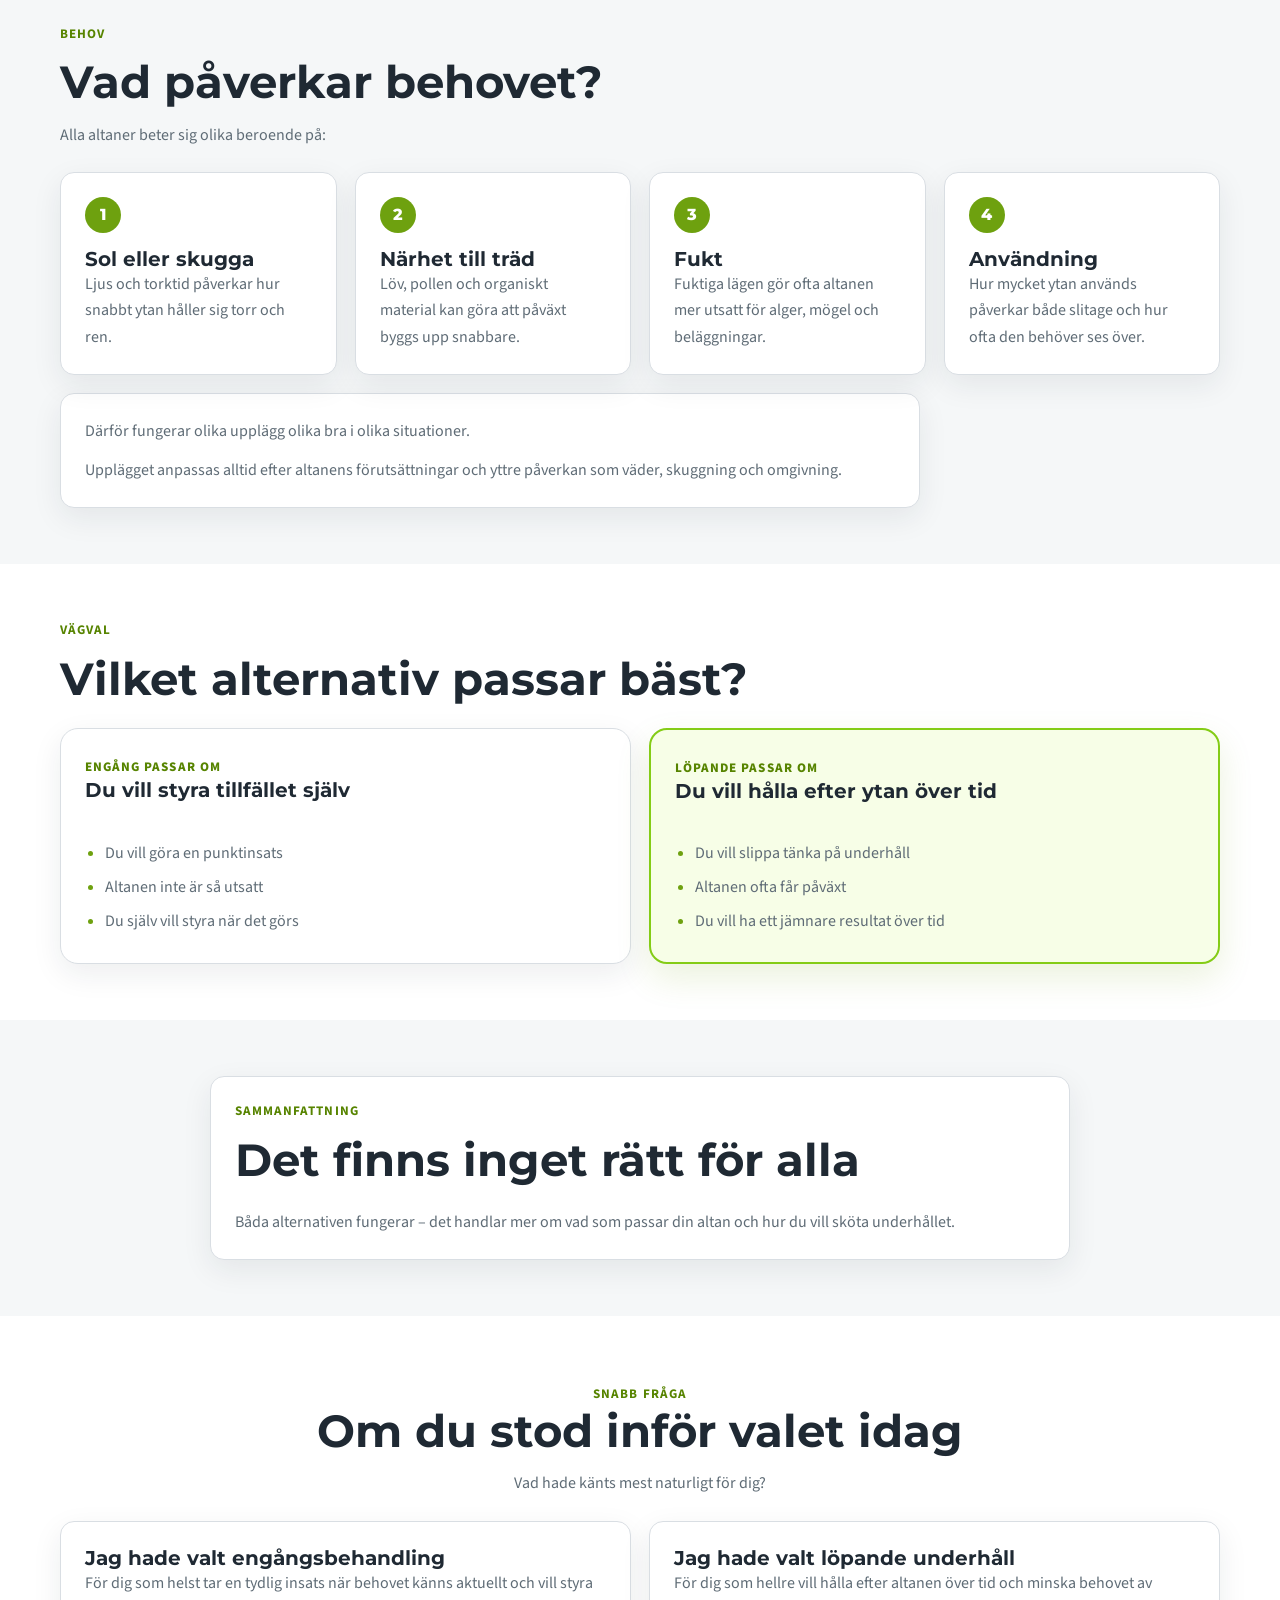
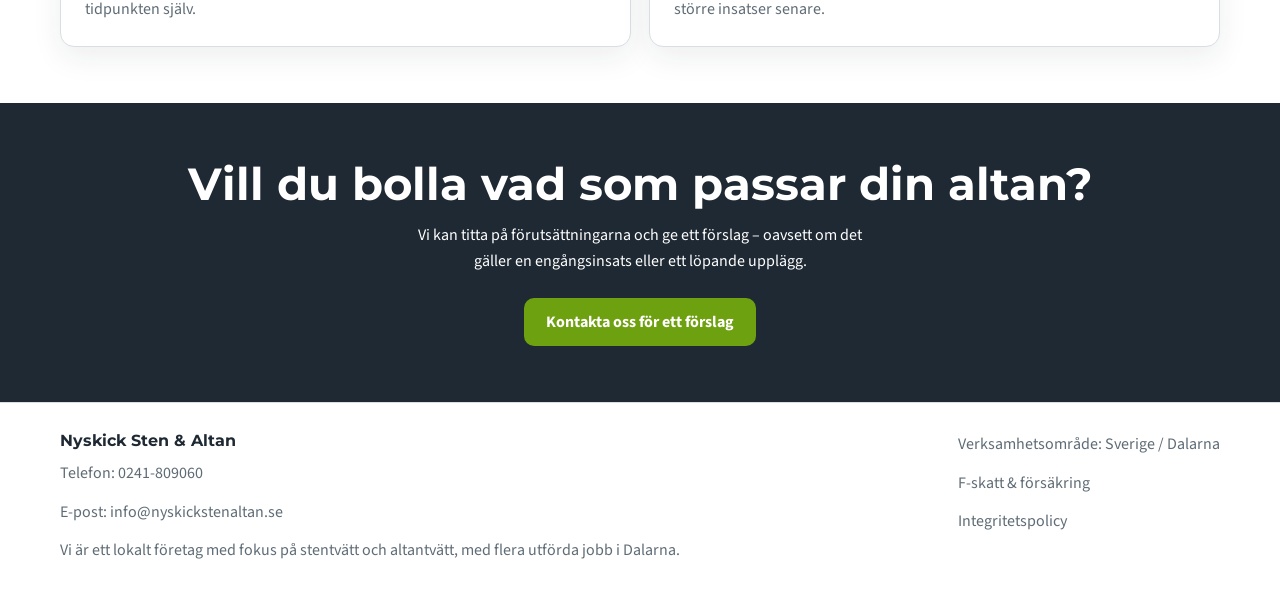
==== commit f0a85e65: "Add RUT guidance to maintenance test page" ====
--- a/altan-underhall/index.html
+++ b/altan-underhall/index.html
@@ -247,6 +247,8 @@
           </p>
           <p><strong>Som en grov riktlinje ligger de flesta upplägg på:</strong></p>
           <p><strong>ca 1 500 – 3 000 kr per tillfälle</strong></p>
+          <p><strong>Efter RUT-avdrag (50% på arbetskostnaden) motsvarar det ungefär:</strong></p>
+          <p><strong>ca 750 – 1 500 kr per tillfälle</strong></p>
           <p>Vanligtvis med 1–2 besök per år.</p>
           <p>Vi lämnar alltid ett förslag som är anpassat efter just din altan.</p>
         </div>
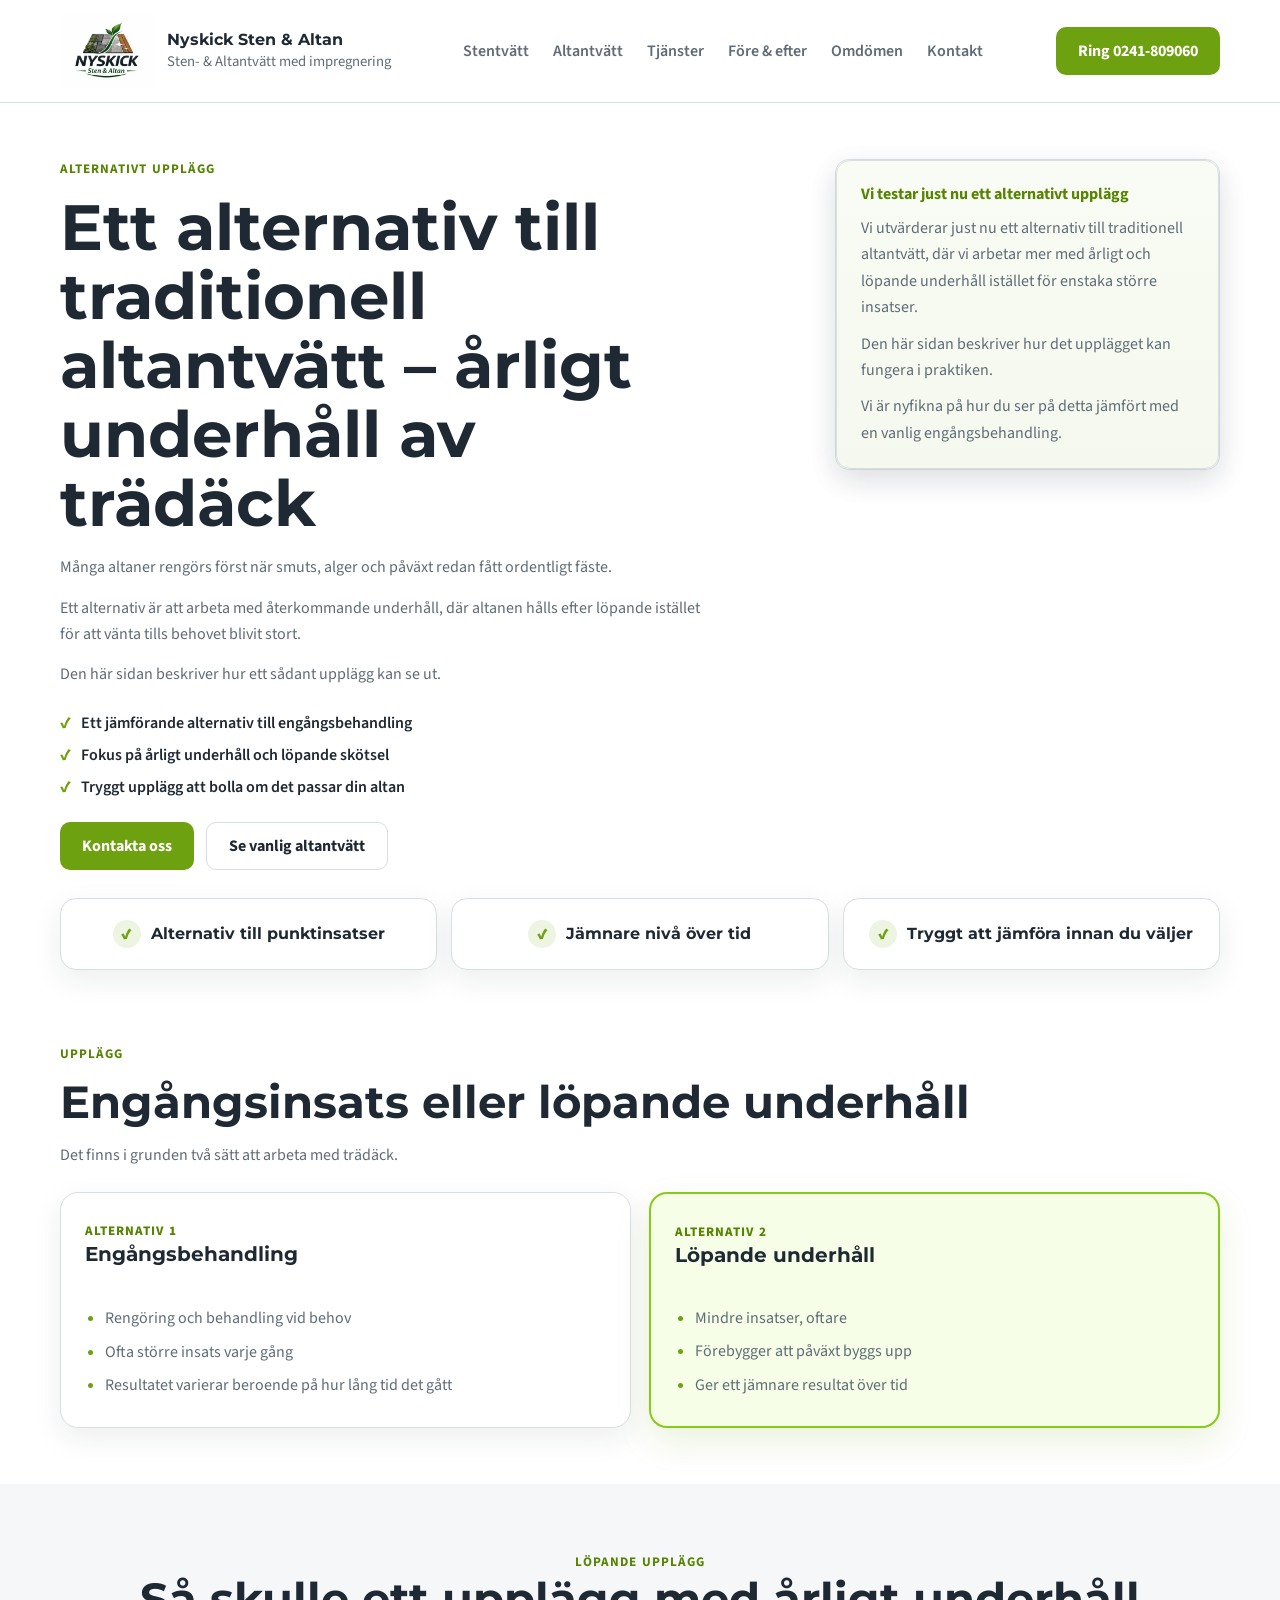
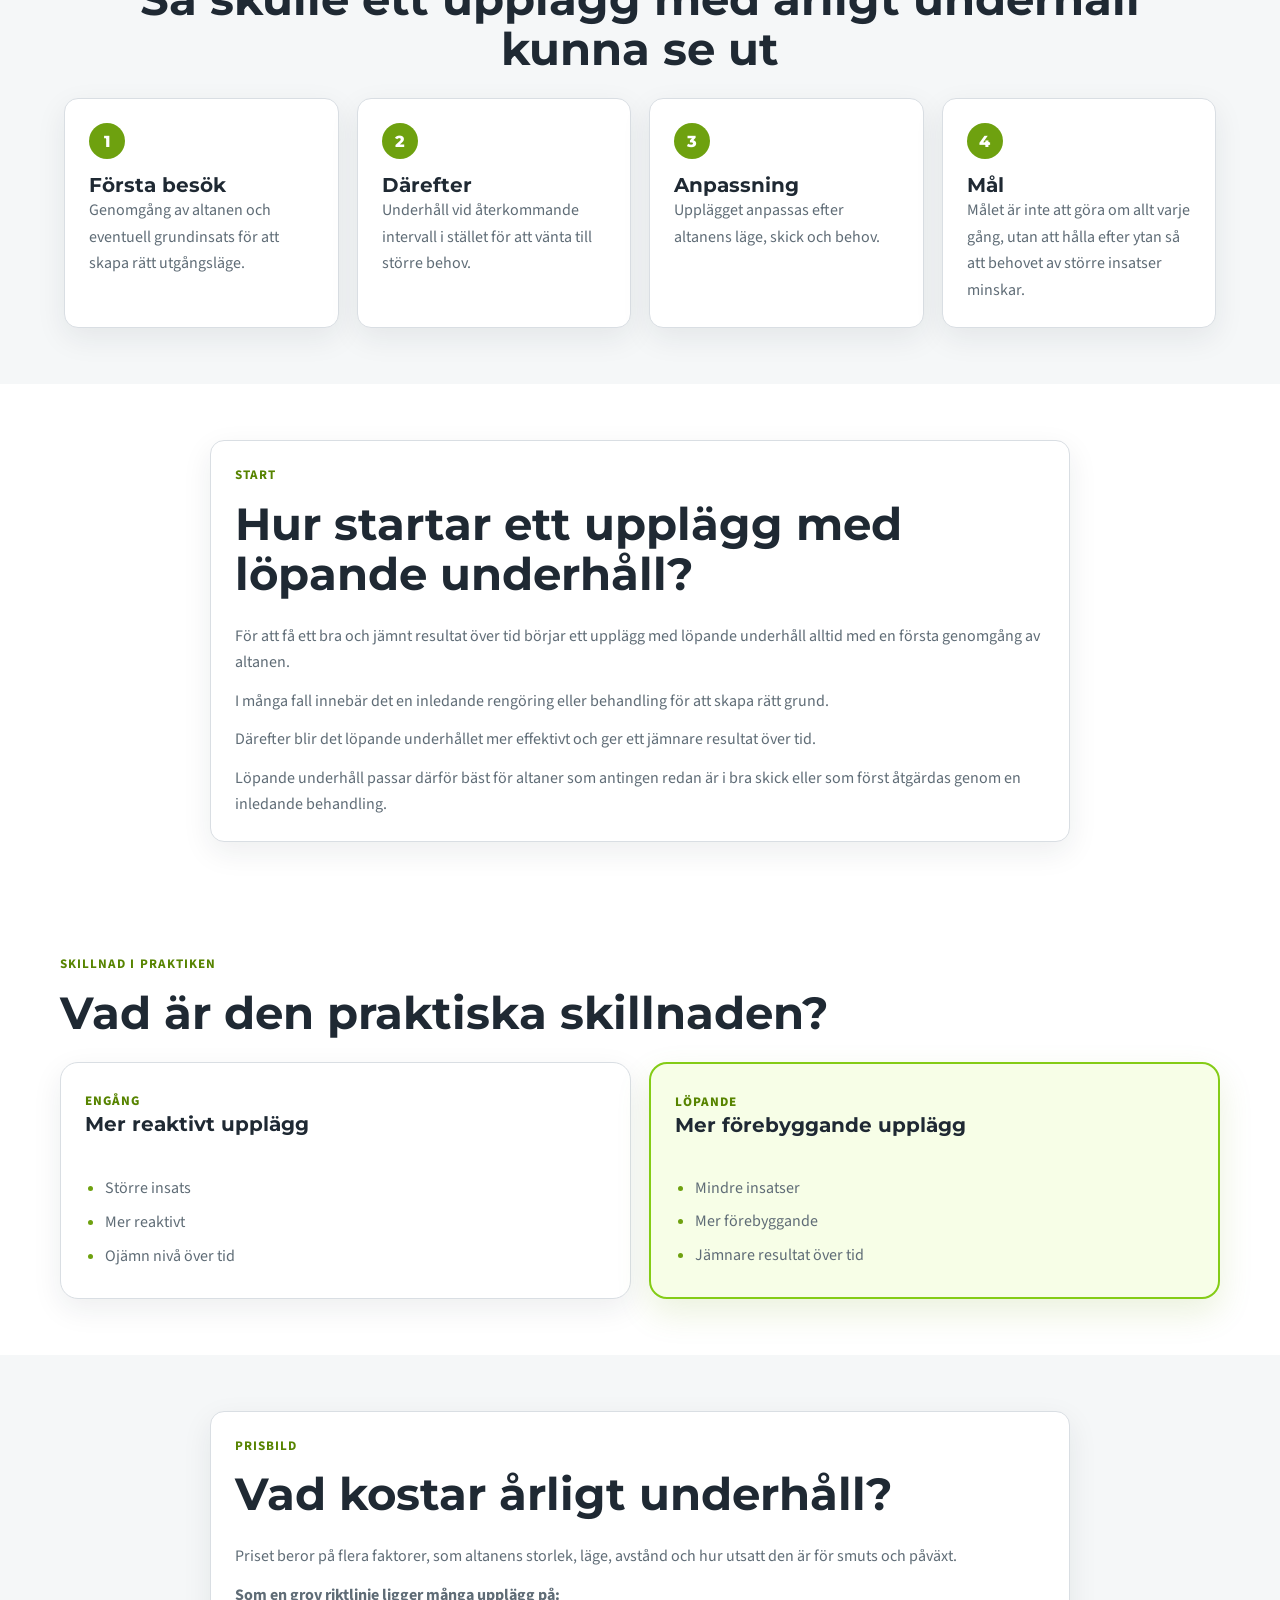
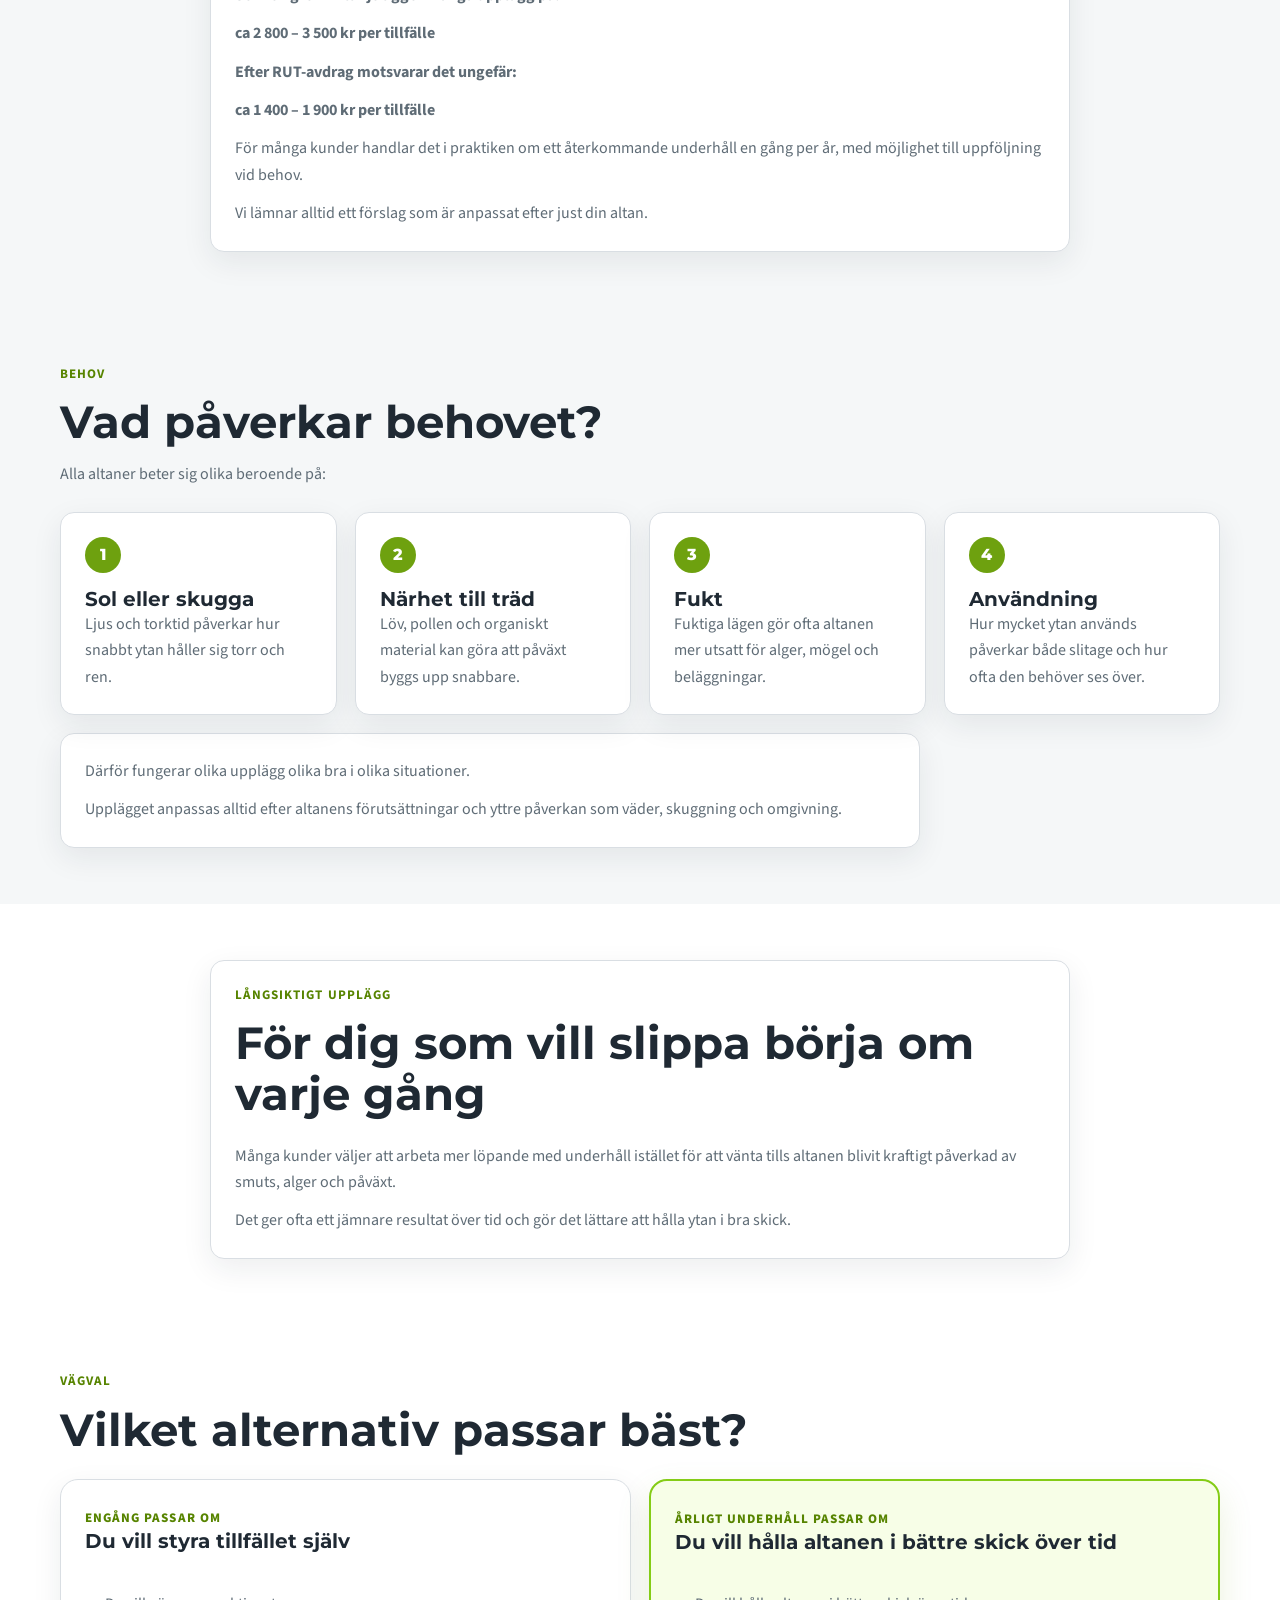
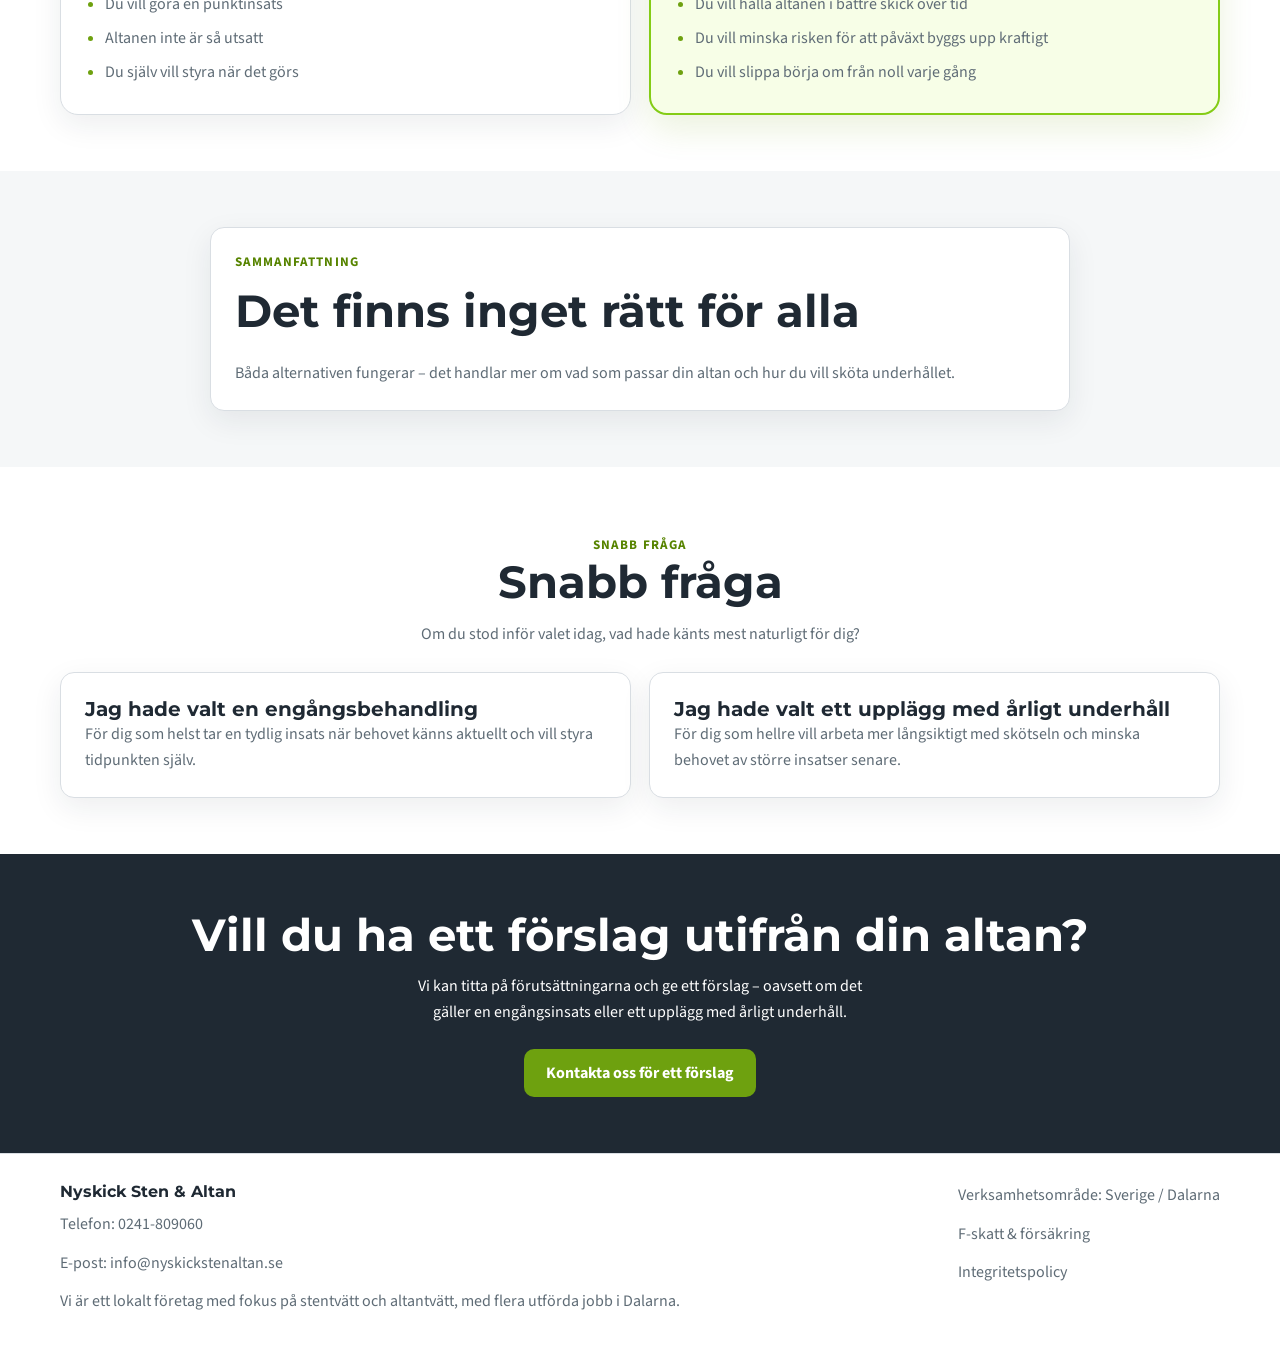
==== commit e13558c2: "Refine hidden annual deck maintenance page" ====
--- a/altan-underhall/index.html
+++ b/altan-underhall/index.html
@@ -3,28 +3,28 @@
   <head>
     <meta charset="UTF-8" />
     <meta name="viewport" content="width=device-width, initial-scale=1.0" />
-    <title>Löpande underhåll av trädäck | Nyskick Sten &amp; Altan</title>
+    <title>Årligt underhåll av trädäck | Nyskick Sten &amp; Altan</title>
     <meta
       name="description"
-      content="Alternativ testsida för löpande underhåll av trädäck jämfört med traditionell engångsbehandling."
+      content="Alternativ testsida för årligt underhåll av trädäck jämfört med traditionell engångsbehandling."
     />
     <meta name="robots" content="noindex, nofollow" />
     <link rel="canonical" href="https://nyskickstenaltan.se/altan-underhall/" />
     <meta property="og:locale" content="sv_SE" />
     <meta property="og:type" content="website" />
     <meta property="og:site_name" content="Nyskick Sten &amp; Altan" />
-    <meta property="og:title" content="Löpande underhåll av trädäck | Nyskick Sten &amp; Altan" />
+    <meta property="og:title" content="Årligt underhåll av trädäck | Nyskick Sten &amp; Altan" />
     <meta
       property="og:description"
-      content="En alternativ undersida för att beskriva löpande underhåll av trädäck som komplement till traditionell altantvätt."
+      content="En alternativ undersida för att beskriva årligt underhåll av trädäck som komplement till traditionell altantvätt."
     />
     <meta property="og:url" content="https://nyskickstenaltan.se/altan-underhall/" />
     <meta property="og:image" content="https://nyskickstenaltan.se/altantvatt-falun-efter.jpg" />
     <meta name="twitter:card" content="summary_large_image" />
-    <meta name="twitter:title" content="Löpande underhåll av trädäck | Nyskick Sten &amp; Altan" />
+    <meta name="twitter:title" content="Årligt underhåll av trädäck | Nyskick Sten &amp; Altan" />
     <meta
       name="twitter:description"
-      content="En alternativ undersida för att beskriva löpande underhåll av trädäck som komplement till traditionell altantvätt."
+      content="En alternativ undersida för att beskriva årligt underhåll av trädäck som komplement till traditionell altantvätt."
     />
     <meta name="twitter:image" content="https://nyskickstenaltan.se/altantvatt-falun-efter.jpg" />
     <link rel="icon" href="/favicon-v2.ico" type="image/x-icon" />
@@ -73,18 +73,18 @@
         <div class="container hero-grid">
           <div class="hero-copy">
             <p class="eyebrow">Alternativt upplägg</p>
-            <h1>Ett alternativ till traditionell altantvätt – löpande underhåll</h1>
+            <h1>Ett alternativ till traditionell altantvätt – årligt underhåll av trädäck</h1>
             <p>
-              De flesta altaner rengörs när behovet blivit tydligt – när smuts, alger och påväxt
-              redan fått fäste.
+              Många altaner rengörs först när smuts, alger och påväxt redan fått ordentligt fäste.
             </p>
             <p>
-              Ett alternativ är att arbeta löpande med underhåll istället för punktinsatser.
+              Ett alternativ är att arbeta med återkommande underhåll, där altanen hålls efter
+              löpande istället för att vänta tills behovet blivit stort.
             </p>
             <p>Den här sidan beskriver hur ett sådant upplägg kan se ut.</p>
             <ul class="hero-points">
               <li>Ett jämförande alternativ till engångsbehandling</li>
-              <li>Fokus på kontinuitet snarare än större punktinsatser</li>
+              <li>Fokus på årligt underhåll och löpande skötsel</li>
               <li>Tryggt upplägg att bolla om det passar din altan</li>
             </ul>
             <div class="hero-actions">
@@ -98,7 +98,7 @@
               <strong>Vi testar just nu ett alternativt upplägg</strong>
               <p>
                 Vi utvärderar just nu ett alternativ till traditionell altantvätt, där vi arbetar
-                mer löpande med underhåll istället för enstaka insatser.
+                mer med årligt och löpande underhåll istället för enstaka större insatser.
               </p>
               <p>Den här sidan beskriver hur det upplägget kan fungera i praktiken.</p>
               <p>
@@ -155,28 +155,28 @@
         <div class="container process-container">
           <div class="section-heading section-heading-center">
             <p class="eyebrow">Löpande upplägg</p>
-            <h2>Så skulle ett löpande upplägg kunna se ut</h2>
+            <h2>Så skulle ett upplägg med årligt underhåll kunna se ut</h2>
           </div>
           <div class="process-grid">
             <article class="process-card">
               <span>1</span>
               <h3>Första besök</h3>
-              <p>Rengöring och genomgång av altanens skick, läge och behov.</p>
+              <p>Genomgång av altanen och eventuell grundinsats för att skapa rätt utgångsläge.</p>
             </article>
             <article class="process-card">
               <span>2</span>
               <h3>Därefter</h3>
-              <p>Återkommande underhåll i mindre insatser i stället för större punktåtgärder.</p>
+              <p>Underhåll vid återkommande intervall i stället för att vänta till större behov.</p>
             </article>
             <article class="process-card">
               <span>3</span>
               <h3>Anpassning</h3>
-              <p>Upplägget anpassas efter altanens läge, väderutsatthet och hur ytan används.</p>
+              <p>Upplägget anpassas efter altanens läge, skick och behov.</p>
             </article>
             <article class="process-card">
               <span>4</span>
               <h3>Mål</h3>
-              <p>Målet är inte att göra om allt, utan att hålla efter ytan kontinuerligt.</p>
+              <p>Målet är inte att göra om allt varje gång, utan att hålla efter ytan så att behovet av större insatser minskar.</p>
             </article>
           </div>
         </div>
@@ -186,18 +186,23 @@
         <div class="container text-block">
           <div class="section-heading">
             <p class="eyebrow">Start</p>
-            <h2>Hur startar ett abonnemang?</h2>
-          </div>
-          <p>
-            För att få ett bra och jämnt resultat över tid startar ett löpande upplägg alltid med
-            en första genomgång av altanen.
+            <h2>Hur startar ett upplägg med löpande underhåll?</h2>
+          </div>
+          <p>
+            För att få ett bra och jämnt resultat över tid börjar ett upplägg med löpande underhåll
+            alltid med en första genomgång av altanen.
           </p>
           <p>
             I många fall innebär det en inledande rengöring eller behandling för att skapa rätt
             grund.
           </p>
           <p>
-            Därefter blir underhållet mer effektivt och ger ett jämnare resultat över tid.
+            Därefter blir det löpande underhållet mer effektivt och ger ett jämnare resultat över
+            tid.
+          </p>
+          <p>
+            Löpande underhåll passar därför bäst för altaner som antingen redan är i bra skick eller
+            som först åtgärdas genom en inledande behandling.
           </p>
         </div>
       </section>
@@ -239,17 +244,20 @@
         <div class="container text-block">
           <div class="section-heading">
             <p class="eyebrow">Prisbild</p>
-            <h2>Vad kostar ett löpande upplägg?</h2>
+            <h2>Vad kostar årligt underhåll?</h2>
           </div>
           <p>
             Priset beror på flera faktorer, som altanens storlek, läge, avstånd och hur utsatt den
             är för smuts och påväxt.
           </p>
-          <p><strong>Som en grov riktlinje ligger de flesta upplägg på:</strong></p>
-          <p><strong>ca 1 500 – 3 000 kr per tillfälle</strong></p>
-          <p><strong>Efter RUT-avdrag (50% på arbetskostnaden) motsvarar det ungefär:</strong></p>
-          <p><strong>ca 750 – 1 500 kr per tillfälle</strong></p>
-          <p>Vanligtvis med 1–2 besök per år.</p>
+          <p><strong>Som en grov riktlinje ligger många upplägg på:</strong></p>
+          <p><strong>ca 2 800 – 3 500 kr per tillfälle</strong></p>
+          <p><strong>Efter RUT-avdrag motsvarar det ungefär:</strong></p>
+          <p><strong>ca 1 400 – 1 900 kr per tillfälle</strong></p>
+          <p>
+            För många kunder handlar det i praktiken om ett återkommande underhåll en gång per år,
+            med möjlighet till uppföljning vid behov.
+          </p>
           <p>Vi lämnar alltid ett förslag som är anpassat efter just din altan.</p>
         </div>
       </section>
@@ -294,6 +302,23 @@
       </section>
 
       <section class="section">
+        <div class="container text-block">
+          <div class="section-heading">
+            <p class="eyebrow">Långsiktigt upplägg</p>
+            <h2>För dig som vill slippa börja om varje gång</h2>
+          </div>
+          <p>
+            Många kunder väljer att arbeta mer löpande med underhåll istället för att vänta tills
+            altanen blivit kraftigt påverkad av smuts, alger och påväxt.
+          </p>
+          <p>
+            Det ger ofta ett jämnare resultat över tid och gör det lättare att hålla ytan i bra
+            skick.
+          </p>
+        </div>
+      </section>
+
+      <section class="section">
         <div class="container">
           <div class="section-heading">
             <p class="eyebrow">Vägval</p>
@@ -313,13 +338,13 @@
             </article>
             <article class="package-card package-card-featured">
               <div class="package-head">
-                <p class="package-kicker">Löpande passar om</p>
-                <h3>Du vill hålla efter ytan över tid</h3>
-              </div>
-              <ul class="package-list">
-                <li>Du vill slippa tänka på underhåll</li>
-                <li>Altanen ofta får påväxt</li>
-                <li>Du vill ha ett jämnare resultat över tid</li>
+                <p class="package-kicker">Årligt underhåll passar om</p>
+                <h3>Du vill hålla altanen i bättre skick över tid</h3>
+              </div>
+              <ul class="package-list">
+                <li>Du vill hålla altanen i bättre skick över tid</li>
+                <li>Du vill minska risken för att påväxt byggs upp kraftigt</li>
+                <li>Du vill slippa börja om från noll varje gång</li>
               </ul>
             </article>
           </div>
@@ -343,22 +368,22 @@
         <div class="container">
           <div class="section-heading section-heading-center">
             <p class="eyebrow">Snabb fråga</p>
-            <h2>Om du stod inför valet idag</h2>
-            <p>Vad hade känts mest naturligt för dig?</p>
+            <h2>Snabb fråga</h2>
+            <p>Om du stod inför valet idag, vad hade känts mest naturligt för dig?</p>
           </div>
           <div class="option-grid">
             <article class="service-card">
-              <h3>Jag hade valt engångsbehandling</h3>
+              <h3>Jag hade valt en engångsbehandling</h3>
               <p>
                 För dig som helst tar en tydlig insats när behovet känns aktuellt och vill styra
                 tidpunkten själv.
               </p>
             </article>
             <article class="service-card">
-              <h3>Jag hade valt löpande underhåll</h3>
+              <h3>Jag hade valt ett upplägg med årligt underhåll</h3>
               <p>
-                För dig som hellre vill hålla efter altanen över tid och minska behovet av större
-                insatser senare.
+                För dig som hellre vill arbeta mer långsiktigt med skötseln och minska behovet av
+                större insatser senare.
               </p>
             </article>
           </div>
@@ -367,10 +392,10 @@
 
       <section class="section section-dark">
         <div class="container text-center">
-          <h2>Vill du bolla vad som passar din altan?</h2>
+          <h2>Vill du ha ett förslag utifrån din altan?</h2>
           <p>
             Vi kan titta på förutsättningarna och ge ett förslag – oavsett om det gäller en
-            engångsinsats eller ett löpande upplägg.
+            engångsinsats eller ett upplägg med årligt underhåll.
           </p>
           <a class="button button-primary" href="../index.html#offert-form">Kontakta oss för ett förslag</a>
         </div>
